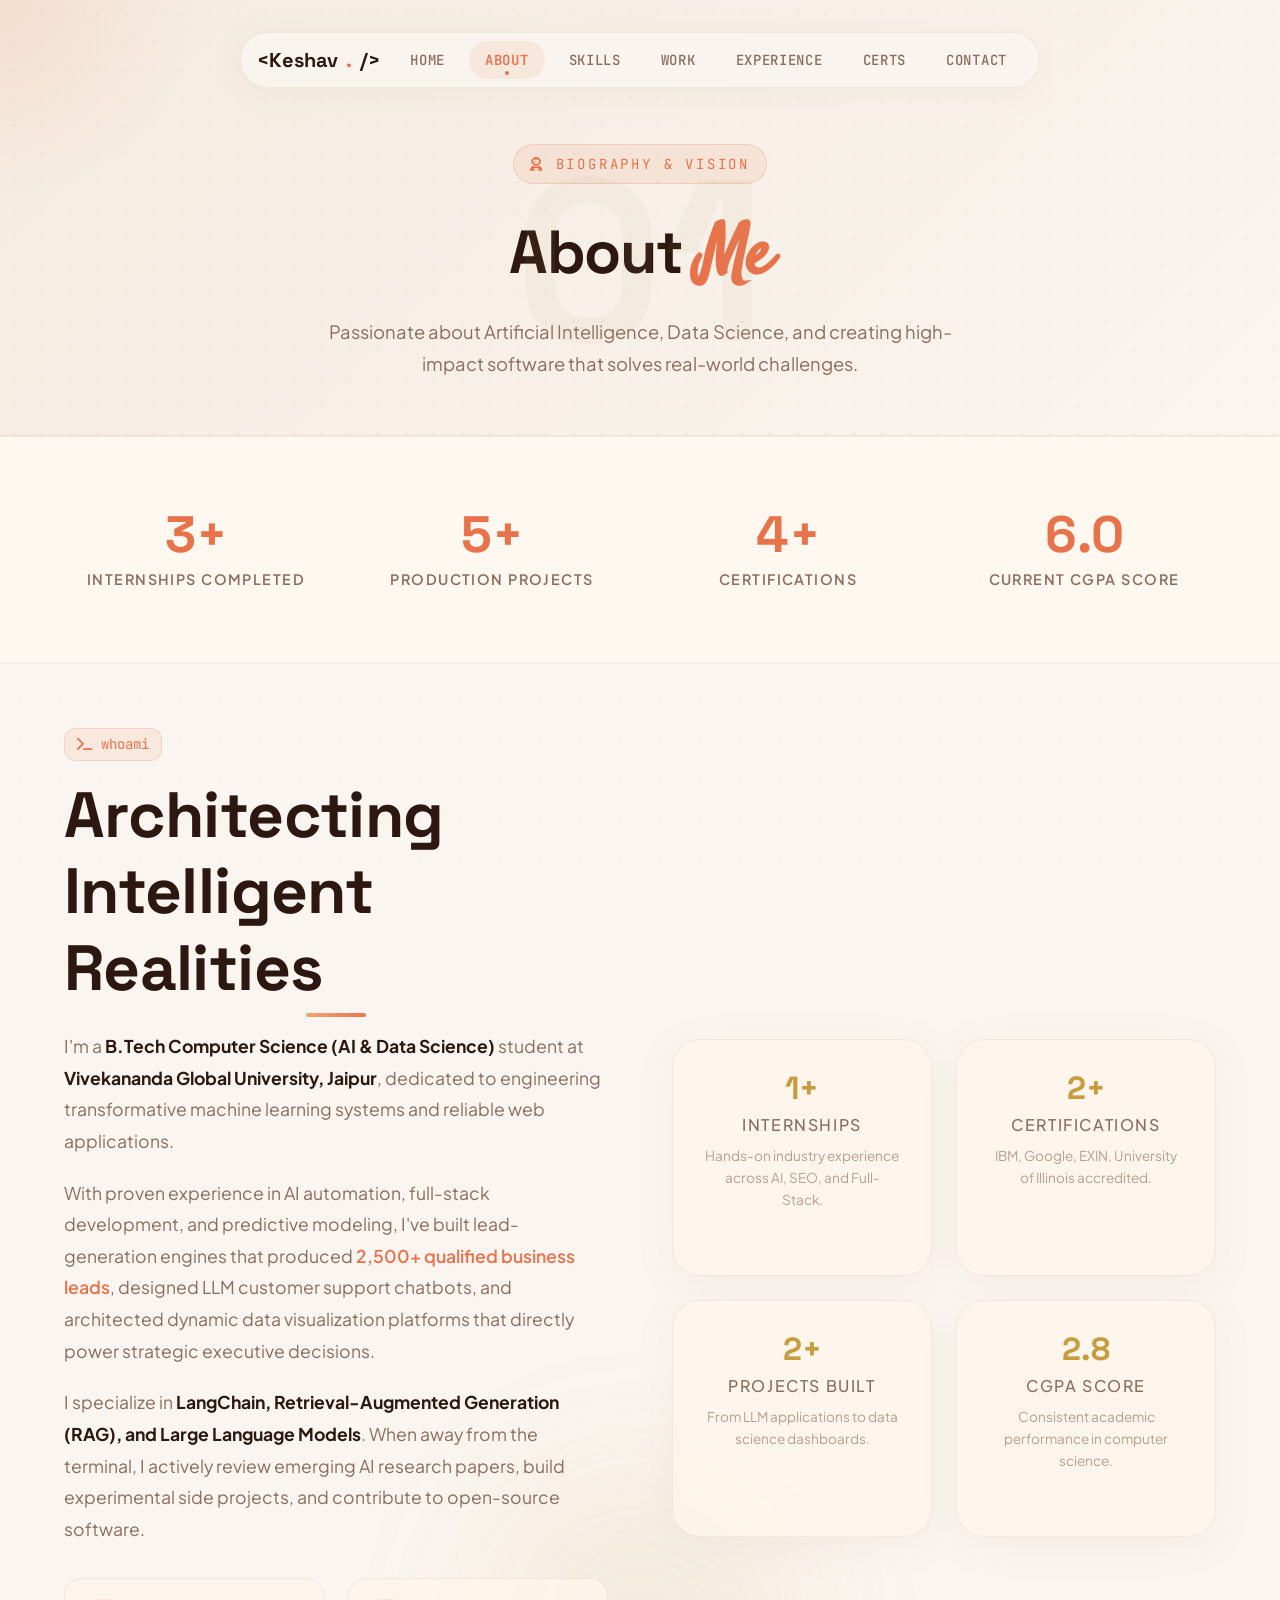
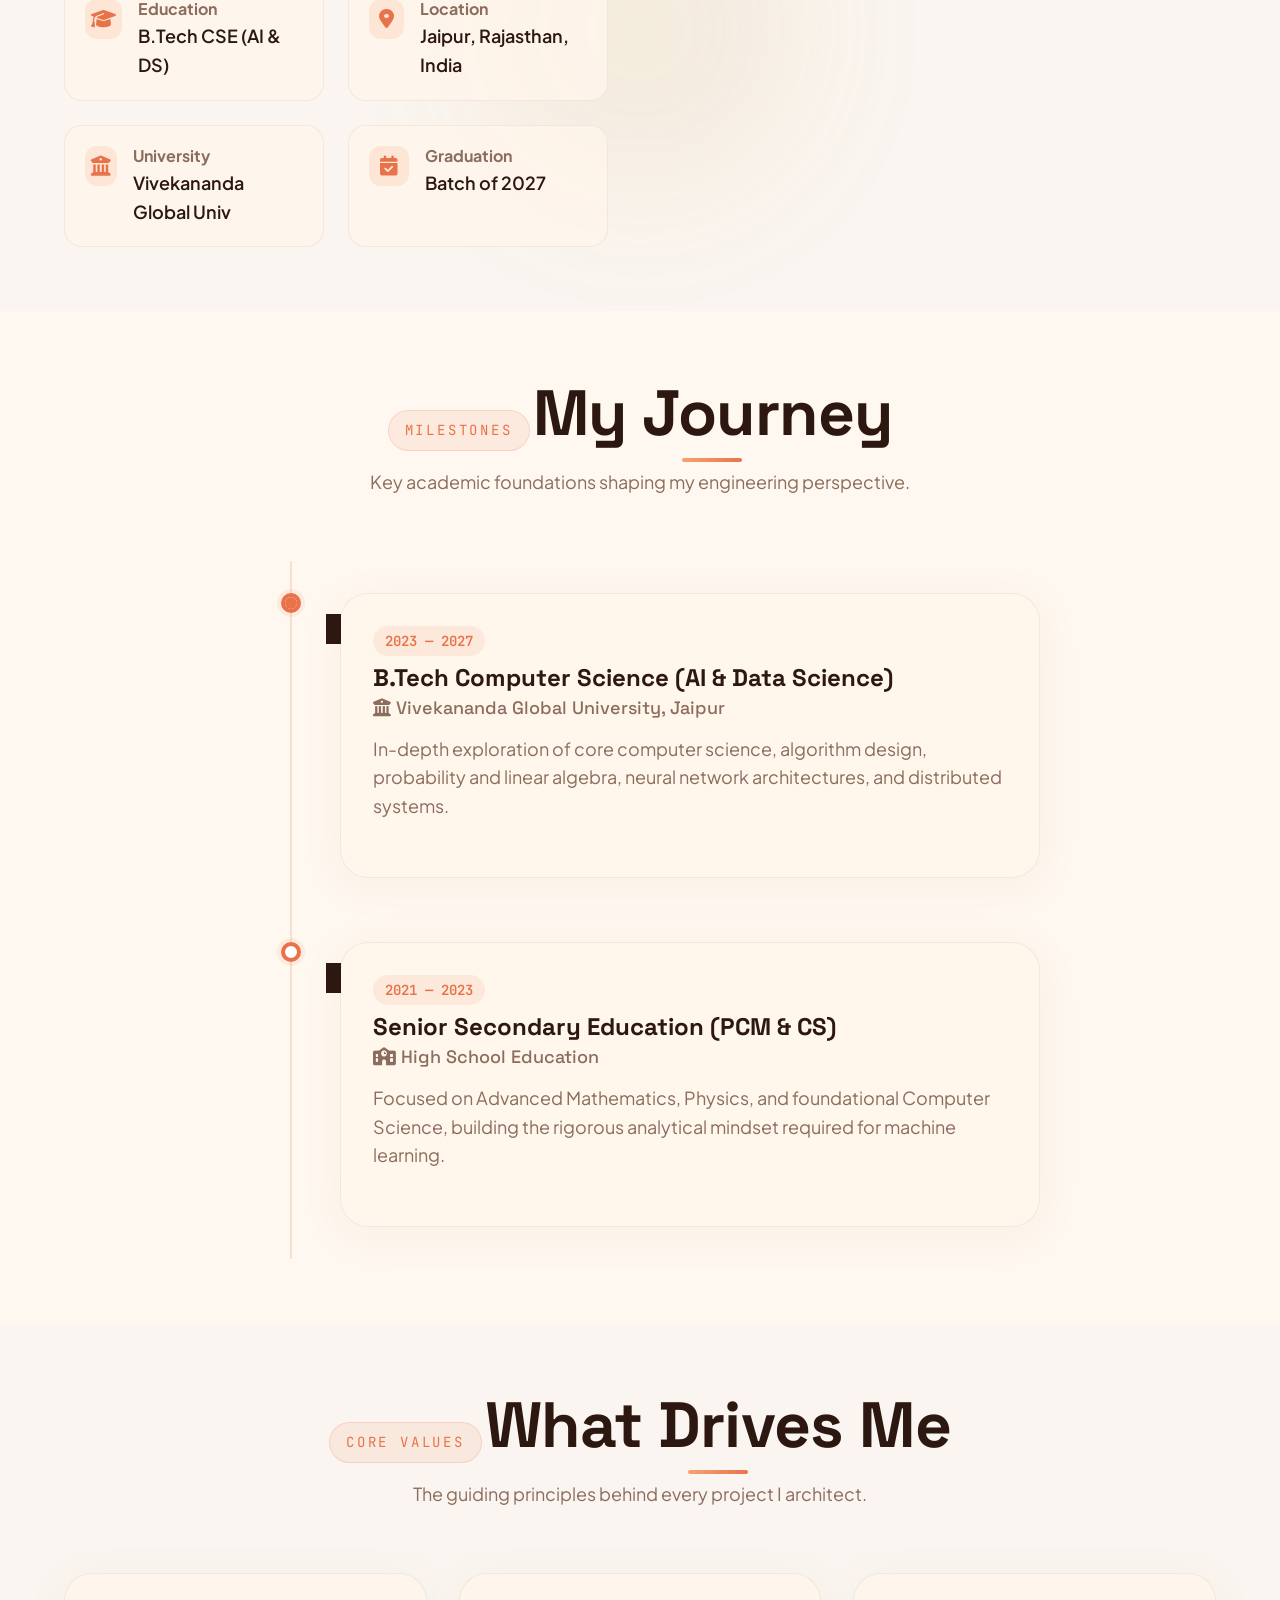
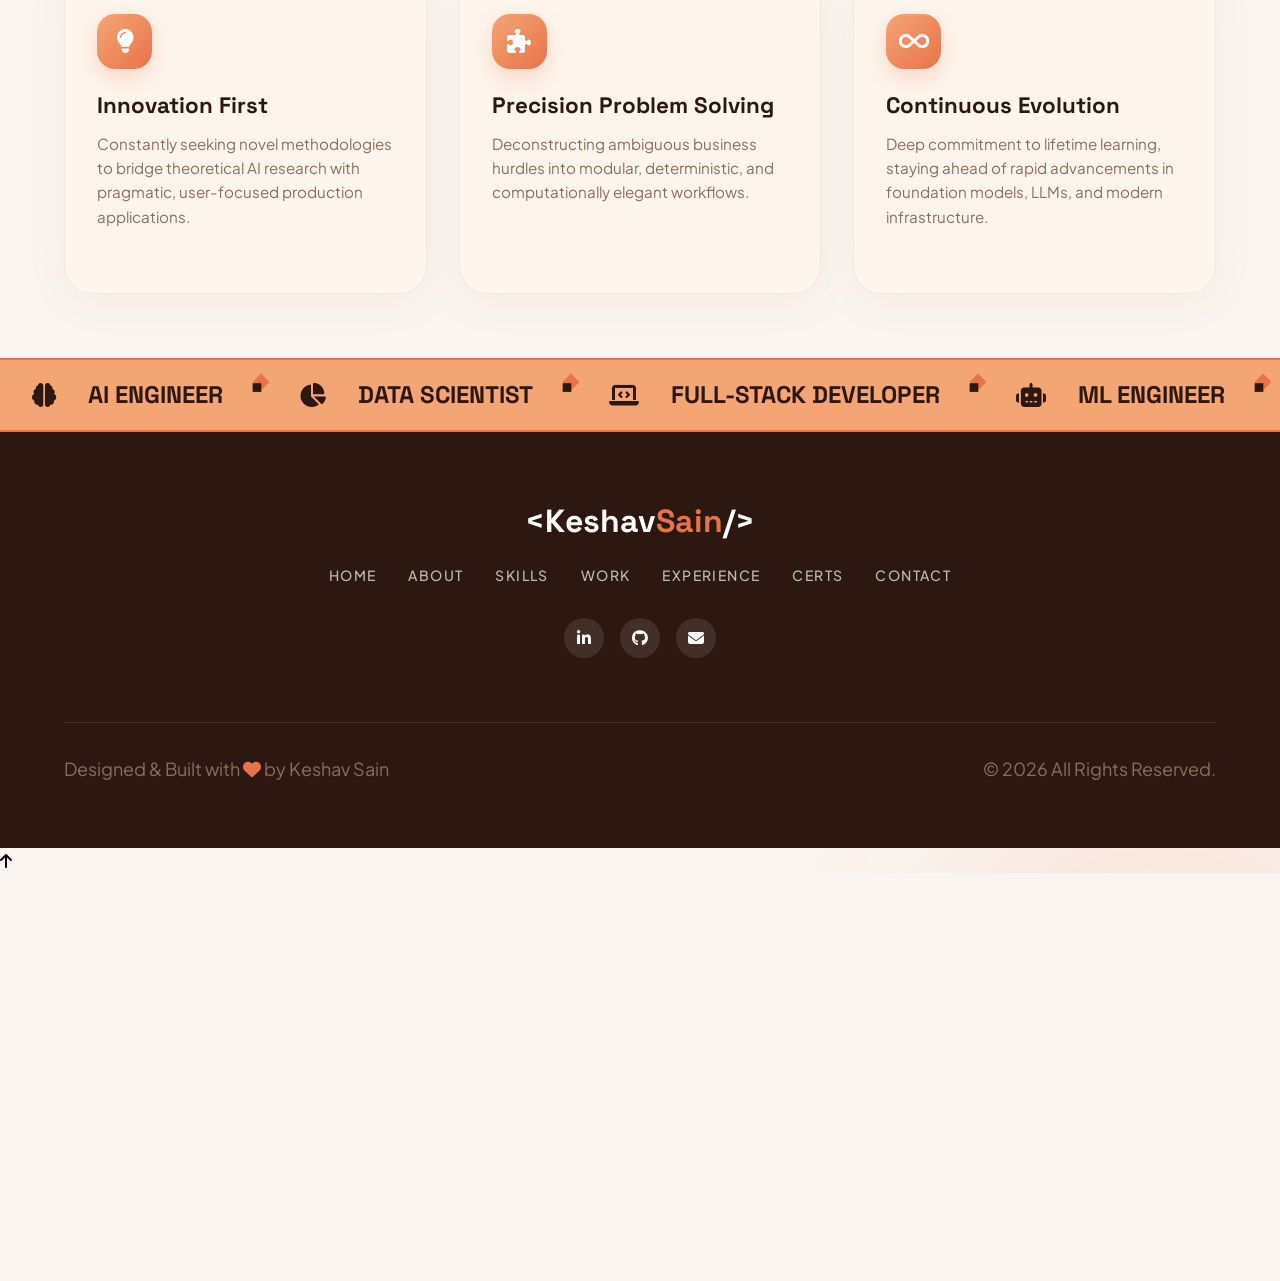
==== about.html @ d7c5b07c "feat: multi-page portfolio restructure with warm skin-tone theme and interactive character" ====
<!DOCTYPE html>
<html lang="en">
<head>
    <meta charset="UTF-8">
    <meta name="viewport" content="width=device-width, initial-scale=1.0">
    <title>About Me | Keshav Sain</title>
    <meta name="description" content="About Keshav Sain - B.Tech CSE (AI & Data Science) student, researcher, and engineer.">
    
    <!-- Google Fonts -->
    <link rel="preconnect" href="https://fonts.googleapis.com">
    <link rel="preconnect" href="https://fonts.gstatic.com" crossorigin>
    <link href="https://fonts.googleapis.com/css2?family=Plus+Jakarta+Sans:ital,wght@0,300;0,400;0,500;0,600;0,700;0,800;1,400&family=Space+Grotesk:wght@400;500;600;700&family=Satisfy&family=Caveat:wght@600;700&family=Inter:wght@300;400;500;600;700&family=JetBrains+Mono:wght@400;500&display=swap" rel="stylesheet">
    
    <!-- Font Awesome -->
    <link rel="stylesheet" href="https://cdnjs.cloudflare.com/ajax/libs/font-awesome/6.5.1/css/all.min.css">
    
    <!-- Main Stylesheet -->
    <link rel="stylesheet" href="style.css">
</head>
<body>

    <!-- ========== PRELOADER ========== -->
    <div id="preloader">
        <div class="loader">
            <div class="loader-ring"></div>
            <div class="loader-ring ring-2"></div>
            <span class="loader-text">KS</span>
        </div>
    </div>

    <!-- ========== CURSOR GLOW ========== -->
    <div class="cursor-glow" id="cursorGlow"></div>

    <!-- ========== DECORATIVE WARM BLOBS ========== -->
    <div class="blob blob-1"></div>
    <div class="blob blob-2"></div>
    <div class="blob blob-3"></div>

    <!-- ========== FLOATING TOP NAV PILL ========== -->
    <nav class="floating-nav" id="floatingNav">
        <div class="nav-pill-box">
            <a href="index.html" class="nav-logo">&lt;Keshav<span>.</span>/&gt;</a>
            <div class="nav-links">
                <a href="index.html" class="pill-nav-link">HOME</a>
                <a href="about.html" class="pill-nav-link current">ABOUT</a>
                <a href="skills.html" class="pill-nav-link">SKILLS</a>
                <a href="projects.html" class="pill-nav-link">WORK</a>
                <a href="experience.html" class="pill-nav-link">EXPERIENCE</a>
                <a href="certifications.html" class="pill-nav-link">CERTS</a>
                <a href="contact.html" class="pill-nav-link">CONTACT</a>
            </div>
            <button class="mobile-menu-btn" id="mobileMenuBtn" aria-label="Toggle navigation">
                <i class="fas fa-bars"></i>
            </button>
        </div>
    </nav>

    <!-- Mobile Nav Overlay -->
    <div class="mobile-nav-overlay" id="mobileNavOverlay">
        <div class="mobile-nav-list">
            <a href="index.html" class="mobile-nav-link">HOME</a>
            <a href="about.html" class="mobile-nav-link current">ABOUT</a>
            <a href="skills.html" class="mobile-nav-link">SKILLS</a>
            <a href="projects.html" class="mobile-nav-link">WORK</a>
            <a href="experience.html" class="mobile-nav-link">EXPERIENCE</a>
            <a href="certifications.html" class="mobile-nav-link">CERTS</a>
            <a href="contact.html" class="mobile-nav-link">CONTACT</a>
        </div>
    </div>

    <!-- ========== PAGE HERO BANNER ========== -->
    <section class="page-hero reveal">
        <div class="dot-grid-overlay"></div>
        <div class="hero-content">
            <span class="bg-number">01</span>
            <span class="section-subtitle"><i class="fas fa-user-astronaut"></i> BIOGRAPHY &amp; VISION</span>
            <h1 class="page-title">About <span>Me</span></h1>
            <p class="page-subtitle">Passionate about Artificial Intelligence, Data Science, and creating high-impact software that solves real-world challenges.</p>
        </div>
    </section>

    <!-- ========== STATS BAR ========== -->
    <section class="stats-bar">
        <div class="container">
            <div class="stats-bar-grid">
                <div class="stats-bar-item reveal">
                    <div class="stats-bar-number" data-target="4" data-suffix="+">0</div>
                    <div class="stats-bar-label">Internships Completed</div>
                </div>
                <div class="stats-bar-item reveal">
                    <div class="stats-bar-number" data-target="7" data-suffix="+">0</div>
                    <div class="stats-bar-label">Production Projects</div>
                </div>
                <div class="stats-bar-item reveal">
                    <div class="stats-bar-number" data-target="6" data-suffix="+">0</div>
                    <div class="stats-bar-label">Certifications</div>
                </div>
                <div class="stats-bar-item reveal">
                    <div class="stats-bar-number" data-target="8.0" data-suffix="" data-decimal="true">0</div>
                    <div class="stats-bar-label">Current CGPA Score</div>
                </div>
            </div>
        </div>
    </section>

    <!-- ========== MAIN ABOUT SECTION ========== -->
    <section class="about-section" style="padding: 4rem 0;">
        <div class="container">
            <div class="about-grid">
                <!-- Left: Bio & Personal Info -->
                <div class="about-text reveal">
                    <div class="about-intro-tag">
                        <i class="fas fa-terminal"></i> whoami
                    </div>
                    <h2 class="section-title" style="margin-bottom: 1.5rem;">Architecting Intelligent Realities</h2>
                    
                    <p style="font-size: 1.1rem; line-height: 1.8; color: var(--text-secondary); margin-bottom: 1.25rem;">
                        I'm a <strong style="color: var(--text-primary);">B.Tech Computer Science (AI &amp; Data Science)</strong> student at 
                        <strong style="color: var(--text-primary);">Vivekananda Global University, Jaipur</strong>, dedicated to engineering transformative machine learning systems and reliable web applications.
                    </p>
                    
                    <p style="font-size: 1.1rem; line-height: 1.8; color: var(--text-secondary); margin-bottom: 1.25rem;">
                        With proven experience in AI automation, full-stack development, and predictive modeling, I've built lead-generation engines that produced <span class="highlight">2,500+ qualified business leads</span>, designed LLM customer support chatbots, and architected dynamic data visualization platforms that directly power strategic executive decisions.
                    </p>
                    
                    <p style="font-size: 1.1rem; line-height: 1.8; color: var(--text-secondary); margin-bottom: 2rem;">
                        I specialize in <strong style="color: var(--text-primary);">LangChain, Retrieval-Augmented Generation (RAG), and Large Language Models</strong>. When away from the terminal, I actively review emerging AI research papers, build experimental side projects, and contribute to open-source software.
                    </p>

                    <!-- Info Grid -->
                    <div class="info-list" style="display: grid; grid-template-columns: 1fr 1fr; gap: 1.5rem;">
                        <div class="info-item" style="background: var(--bg-card); padding: 1.25rem; border-radius: var(--radius-md); border: var(--glass-border);">
                            <div class="info-icon"><i class="fas fa-graduation-cap"></i></div>
                            <div class="info-content">
                                <h4>Education</h4>
                                <span>B.Tech CSE (AI &amp; DS)</span>
                            </div>
                        </div>

                        <div class="info-item" style="background: var(--bg-card); padding: 1.25rem; border-radius: var(--radius-md); border: var(--glass-border);">
                            <div class="info-icon"><i class="fas fa-map-marker-alt"></i></div>
                            <div class="info-content">
                                <h4>Location</h4>
                                <span>Jaipur, Rajasthan, India</span>
                            </div>
                        </div>

                        <div class="info-item" style="background: var(--bg-card); padding: 1.25rem; border-radius: var(--radius-md); border: var(--glass-border);">
                            <div class="info-icon"><i class="fas fa-university"></i></div>
                            <div class="info-content">
                                <h4>University</h4>
                                <span>Vivekananda Global Univ</span>
                            </div>
                        </div>

                        <div class="info-item" style="background: var(--bg-card); padding: 1.25rem; border-radius: var(--radius-md); border: var(--glass-border);">
                            <div class="info-icon"><i class="fas fa-calendar-check"></i></div>
                            <div class="info-content">
                                <h4>Graduation</h4>
                                <span>Batch of 2027</span>
                            </div>
                        </div>
                    </div>
                </div>

                <!-- Right: Stats & Highlights -->
                <div class="about-stats reveal">
                    <div class="stat-card">
                        <div class="stat-num">
                            <span class="stat-number" data-target="4" data-suffix="+">0</span>
                        </div>
                        <div class="stat-text">Internships</div>
                        <p style="color: var(--text-light); font-size: 0.85rem; margin-top: 0.5rem;">Hands-on industry experience across AI, SEO, and Full-Stack.</p>
                    </div>

                    <div class="stat-card">
                        <div class="stat-num">
                            <span class="stat-number" data-target="6" data-suffix="+">0</span>
                        </div>
                        <div class="stat-text">Certifications</div>
                        <p style="color: var(--text-light); font-size: 0.85rem; margin-top: 0.5rem;">IBM, Google, EXIN, University of Illinois accredited.</p>
                    </div>

                    <div class="stat-card">
                        <div class="stat-num">
                            <span class="stat-number" data-target="7" data-suffix="+">0</span>
                        </div>
                        <div class="stat-text">Projects Built</div>
                        <p style="color: var(--text-light); font-size: 0.85rem; margin-top: 0.5rem;">From LLM applications to data science dashboards.</p>
                    </div>

                    <div class="stat-card">
                        <div class="stat-num">
                            <span class="stat-number" data-target="8.0" data-suffix="" data-decimal="true">0</span>
                        </div>
                        <div class="stat-text">CGPA Score</div>
                        <p style="color: var(--text-light); font-size: 0.85rem; margin-top: 0.5rem;">Consistent academic performance in computer science.</p>
                    </div>
                </div>
            </div>
        </div>
    </section>

    <!-- ========== ACADEMIC JOURNEY ========== -->
    <section class="journey-section" style="padding: 4rem 0; background: var(--bg-section-alt);">
        <div class="container">
            <div class="section-header reveal">
                <span class="section-subtitle">MILESTONES</span>
                <h2 class="section-title">My Journey</h2>
                <p class="section-desc">Key academic foundations shaping my engineering perspective.</p>
            </div>

            <div class="timeline" style="max-width: 800px; margin: 0 auto;">
                <div class="timeline-item reveal">
                    <div class="timeline-dot">
                        <div class="dot-ping"></div>
                    </div>
                    <div class="timeline-content">
                        <span class="timeline-date">2023 — 2027</span>
                        <h3 class="timeline-title">B.Tech Computer Science (AI &amp; Data Science)</h3>
                        <h4 class="timeline-company"><i class="fas fa-university"></i> Vivekananda Global University, Jaipur</h4>
                        <p class="timeline-desc">
                            In-depth exploration of core computer science, algorithm design, probability and linear algebra, neural network architectures, and distributed systems.
                        </p>
                    </div>
                </div>

                <div class="timeline-item reveal">
                    <div class="timeline-dot"></div>
                    <div class="timeline-content">
                        <span class="timeline-date">2021 — 2023</span>
                        <h3 class="timeline-title">Senior Secondary Education (PCM &amp; CS)</h3>
                        <h4 class="timeline-company"><i class="fas fa-school"></i> High School Education</h4>
                        <p class="timeline-desc">
                            Focused on Advanced Mathematics, Physics, and foundational Computer Science, building the rigorous analytical mindset required for machine learning.
                        </p>
                    </div>
                </div>
            </div>
        </div>
    </section>

    <!-- ========== WHAT DRIVES ME (3 CARDS) ========== -->
    <section class="drives-me-section" style="padding: 4rem 0;">
        <div class="container">
            <div class="section-header reveal">
                <span class="section-subtitle">CORE VALUES</span>
                <h2 class="section-title">What Drives Me</h2>
                <p class="section-desc">The guiding principles behind every project I architect.</p>
            </div>

            <div class="highlights-grid">
                <div class="highlight-card reveal">
                    <div class="highlight-icon"><i class="fas fa-lightbulb"></i></div>
                    <h3>Innovation First</h3>
                    <p>Constantly seeking novel methodologies to bridge theoretical AI research with pragmatic, user-focused production applications.</p>
                </div>

                <div class="highlight-card reveal">
                    <div class="highlight-icon"><i class="fas fa-puzzle-piece"></i></div>
                    <h3>Precision Problem Solving</h3>
                    <p>Deconstructing ambiguous business hurdles into modular, deterministic, and computationally elegant workflows.</p>
                </div>

                <div class="highlight-card reveal">
                    <div class="highlight-icon"><i class="fas fa-infinity"></i></div>
                    <h3>Continuous Evolution</h3>
                    <p>Deep commitment to lifetime learning, staying ahead of rapid advancements in foundation models, LLMs, and modern infrastructure.</p>
                </div>
            </div>
        </div>
    </section>

    <!-- ========== MARQUEE TICKER ========== -->
    <div class="marquee-section">
        <div class="marquee-track">
            <div class="marquee-content">
                <span class="marquee-item"><i class="fas fa-brain"></i> AI ENGINEER</span><span class="marquee-dot">◆</span>
                <span class="marquee-item"><i class="fas fa-chart-pie"></i> DATA SCIENTIST</span><span class="marquee-dot">◆</span>
                <span class="marquee-item"><i class="fas fa-laptop-code"></i> FULL-STACK DEVELOPER</span><span class="marquee-dot">◆</span>
                <span class="marquee-item"><i class="fas fa-robot"></i> ML ENGINEER</span><span class="marquee-dot">◆</span>
                <span class="marquee-item"><i class="fas fa-search-dollar"></i> SEO SPECIALIST</span><span class="marquee-dot">◆</span>
                <span class="marquee-item"><i class="fab fa-python"></i> PYTHON DEVELOPER</span><span class="marquee-dot">◆</span>
                <span class="marquee-item"><i class="fas fa-brain"></i> AI ENGINEER</span><span class="marquee-dot">◆</span>
                <span class="marquee-item"><i class="fas fa-chart-pie"></i> DATA SCIENTIST</span><span class="marquee-dot">◆</span>
                <span class="marquee-item"><i class="fas fa-laptop-code"></i> FULL-STACK DEVELOPER</span><span class="marquee-dot">◆</span>
                <span class="marquee-item"><i class="fas fa-robot"></i> ML ENGINEER</span><span class="marquee-dot">◆</span>
                <span class="marquee-item"><i class="fas fa-search-dollar"></i> SEO SPECIALIST</span><span class="marquee-dot">◆</span>
                <span class="marquee-item"><i class="fab fa-python"></i> PYTHON DEVELOPER</span><span class="marquee-dot">◆</span>
            </div>
        </div>
    </div>

    <!-- ========== FOOTER ========== -->
    <footer class="site-footer" id="footer">
        <div class="container">
            <div class="footer-top">
                <a href="index.html" class="footer-logo">&lt;Keshav<span>Sain</span>/&gt;</a>
                <div class="footer-links">
                    <a href="index.html">HOME</a>
                    <a href="about.html">ABOUT</a>
                    <a href="skills.html">SKILLS</a>
                    <a href="projects.html">WORK</a>
                    <a href="experience.html">EXPERIENCE</a>
                    <a href="certifications.html">CERTS</a>
                    <a href="contact.html">CONTACT</a>
                </div>
                <div class="footer-socials">
                    <a href="https://www.linkedin.com/in/keshav-sain-4450271b2" target="_blank" rel="noopener" aria-label="LinkedIn"><i class="fab fa-linkedin-in"></i></a>
                    <a href="https://github.com/Keshavsain1" target="_blank" rel="noopener" aria-label="GitHub"><i class="fab fa-github"></i></a>
                    <a href="mailto:Keshavsain.jpr@gmail.com" aria-label="Email"><i class="fas fa-envelope"></i></a>
                </div>
            </div>
            <div class="footer-bottom">
                <p class="footer-text">Designed &amp; Built with <i class="fas fa-heart"></i> by Keshav Sain</p>
                <p class="footer-copyright">&copy; 2026 All Rights Reserved.</p>
            </div>
        </div>
    </footer>

    <!-- ========== BACK TO TOP & TOAST ========== -->
    <button id="backToTop" aria-label="Back to top">
        <i class="fas fa-arrow-up"></i>
    </button>

    <div id="toast" class="toast">
        <i class="fas fa-check-circle"></i>
        <span>Message sent successfully! I'll get back to you soon.</span>
    </div>

    <!-- Main Script -->
    <script src="script.js"></script>
</body>
</html>
---- style.css ----
@charset "UTF-8";

/* ==========================================================================
   KESHAV SAIN - PORTFOLIO STYLESHEET
   Theme: Warm Skin-Tone (Cream, Peach, Champagne, Warm Coral, Soft Gold)
   ========================================================================== */

/* --- 01. IMPORTS & FONTS --- */
@import url('https://fonts.googleapis.com/css2?family=Plus+Jakarta+Sans:ital,wght@0,300;0,400;0,500;0,600;0,700;0,800;1,400;1,500&family=Space+Grotesk:wght@300;400;500;600;700&family=Satisfy&family=Caveat:wght@400;500;600;700&family=Inter:wght@300;400;500;600;700&family=JetBrains+Mono:wght@400;500&display=swap');

/* --- 02. CSS VARIABLES --- */
:root {
  /* Color Palette - Warm Skin-Tone */
  --bg-base: #faf5f0;          /* warm cream */
  --bg-base-2: #f5ebe0;        /* soft linen */
  --bg-section-alt: #fff8f0;   /* alternate sections */
  --bg-card: rgba(255, 245, 235, 0.8);
  --bg-card-hover: rgba(232, 196, 164, 0.12);
  
  /* Text Colors */
  --text-primary: #2c1810;      /* warm dark brown */
  --text-secondary: #8c6d5d;    /* warm muted brown */
  --text-light: #b89e8c;        /* light warm */
  --text-white: #ffffff;
  
  /* Accent Colors */
  --accent-coral: #e8734a;      /* warm coral */
  --accent-peach: #f4a574;      /* peach */
  --accent-rose: #d4756d;       /* dusty rose */
  --accent-gold: #c89b3c;       /* antique gold */
  --accent-sage: #8fa68c;       /* sage green */
  --accent-terracotta: #c67b5c; /* terracotta */
  
  /* Gradients */
  --gradient-main: linear-gradient(135deg, var(--accent-coral), var(--accent-peach), var(--accent-gold));
  --gradient-warm: linear-gradient(135deg, var(--accent-peach) 0%, var(--accent-coral) 100%);
  --gradient-soft: linear-gradient(135deg, var(--bg-base-2), var(--bg-base));
  --gradient-sunset: linear-gradient(135deg, var(--accent-rose), var(--accent-peach), var(--accent-gold));
  
  /* Glassmorphism */
  --glass-bg: rgba(250, 245, 240, 0.85);
  --glass-border: 1px solid rgba(200, 175, 150, 0.2);
  --glass-border-light: 1px solid rgba(255, 255, 255, 0.5);
  
  /* Shadows */
  --shadow-warm: 0 4px 30px rgba(200, 155, 120, 0.1);
  --shadow-card: 0 8px 40px rgba(180, 140, 100, 0.08);
  --shadow-hover: 0 15px 50px rgba(180, 140, 100, 0.15);
  --shadow-inner: inset 0 2px 10px rgba(180, 140, 100, 0.05);
  --shadow-text: 0 2px 10px rgba(232, 115, 74, 0.2);
  
  /* Border Radius */
  --radius-sm: 12px;
  --radius-md: 18px;
  --radius-lg: 28px;
  --radius-xl: 40px;
  --radius-full: 50px;
  
  /* Transitions */
  --transition: all 0.4s cubic-bezier(0.25, 0.8, 0.25, 1);
  --transition-fast: all 0.2s ease-in-out;
  --transition-slow: all 0.6s cubic-bezier(0.22, 1, 0.36, 1);
  --transition-bounce: all 0.5s cubic-bezier(0.68, -0.55, 0.26, 1.55);
  
  /* Typography */
  --font-body: 'Plus Jakarta Sans', 'Inter', -apple-system, sans-serif;
  --font-heading: 'Space Grotesk', sans-serif;
  --font-script: 'Satisfy', 'Caveat', cursive;
  --font-mono: 'JetBrains Mono', monospace;
  
  /* Sizing & Spacing */
  --container-width: 1400px;
  --nav-height: 80px;
  --section-padding: 120px 0;
  --spacing-xs: 0.5rem;
  --spacing-sm: 1rem;
  --spacing-md: 2rem;
  --spacing-lg: 4rem;
  --spacing-xl: 8rem;
  
  /* Z-Index */
  --z-negative: -1;
  --z-normal: 1;
  --z-overlay: 100;
  --z-nav: 1000;
  --z-modal: 2000;
  --z-cursor: 9999;
}

/* --- 03. RESET & BASE STYLES --- */
*, *::before, *::after {
  box-sizing: border-box;
  margin: 0;
  padding: 0;
}

html {
  scroll-behavior: smooth;
  font-size: 16px;
  overflow-x: hidden;
}

body {
  font-family: var(--font-body);
  background-color: var(--bg-base);
  color: var(--text-primary);
  line-height: 1.6;
  overflow-x: hidden;
  -webkit-font-smoothing: antialiased;
  -moz-osx-font-smoothing: grayscale;
  position: relative;
}

body::before {
  content: '';
  position: fixed;
  top: 0;
  left: 0;
  width: 100%;
  height: 100%;
  background-image: radial-gradient(var(--accent-peach) 1px, transparent 1px);
  background-size: 40px 40px;
  opacity: 0.05;
  pointer-events: none;
  z-index: var(--z-negative);
}

::selection {
  background-color: var(--accent-coral);
  color: var(--text-white);
}

a {
  text-decoration: none;
  color: inherit;
  transition: var(--transition);
}

ul, ol {
  list-style: none;
}

img, picture, video, canvas, svg {
  display: block;
  max-width: 100%;
}

button, input, textarea, select {
  font: inherit;
  outline: none;
  border: none;
}

button {
  cursor: pointer;
  background: transparent;
}

/* --- 04. TYPOGRAPHY --- */
h1, h2, h3, h4, h5, h6 {
  font-family: var(--font-heading);
  font-weight: 700;
  line-height: 1.2;
  color: var(--text-primary);
  margin-bottom: var(--spacing-sm);
}

h1 { font-size: clamp(3rem, 5vw + 1rem, 5rem); letter-spacing: -0.02em; }
h2 { font-size: clamp(2.5rem, 4vw + 1rem, 4rem); letter-spacing: -0.01em; }
h3 { font-size: clamp(2rem, 3vw + 1rem, 3rem); }
h4 { font-size: clamp(1.5rem, 2vw + 1rem, 2rem); }
h5 { font-size: 1.25rem; }
h6 { font-size: 1rem; text-transform: uppercase; letter-spacing: 0.1em; }

p {
  font-size: 1.125rem;
  color: var(--text-secondary);
  margin-bottom: var(--spacing-md);
  max-width: 70ch;
}

.text-gradient {
  background: var(--gradient-main);
  -webkit-background-clip: text;
  background-clip: text;
  color: transparent;
  display: inline-block;
}

.text-gradient-warm {
  background: var(--gradient-warm);
  -webkit-background-clip: text;
  background-clip: text;
  color: transparent;
  display: inline-block;
}

.text-light { color: var(--text-light); }
.text-coral { color: var(--accent-coral); }
.text-peach { color: var(--accent-peach); }
.text-gold { color: var(--accent-gold); }

.script-font {
  font-family: var(--font-script);
  font-weight: 400;
}

.mono-font {
  font-family: var(--font-mono);
}

/* --- 05. LAYOUT & CONTAINERS --- */
.container {
  width: 100%;
  max-width: var(--container-width);
  margin: 0 auto;
  padding: 0 5%;
}

section {
  padding: var(--section-padding);
  position: relative;
}

.section-alt {
  background-color: var(--bg-section-alt);
  border-top: var(--glass-border);
  border-bottom: var(--glass-border);
}

.section-header {
  text-align: center;
  margin-bottom: var(--spacing-lg);
  position: relative;
  z-index: var(--z-normal);
}

.section-subtitle {
  font-family: var(--font-mono);
  font-size: 0.875rem;
  color: var(--accent-coral);
  text-transform: uppercase;
  letter-spacing: 0.2em;
  margin-bottom: 1rem;
  display: inline-block;
  padding: 0.5rem 1rem;
  background: rgba(232, 115, 74, 0.1);
  border-radius: var(--radius-full);
  border: 1px solid rgba(232, 115, 74, 0.2);
}

.section-title {
  margin-bottom: 1rem;
  position: relative;
  display: inline-block;
}

.section-title::after {
  content: '';
  position: absolute;
  bottom: -10px;
  left: 50%;
  transform: translateX(-50%);
  width: 60px;
  height: 4px;
  background: var(--gradient-warm);
  border-radius: 2px;
}

.section-desc {
  margin: 0 auto;
  text-align: center;
}

/* --- 06. DECORATIVE ELEMENTS & BACKGROUNDS --- */
.blob {
  position: absolute;
  filter: blur(80px);
  z-index: 0;
  opacity: 0.6;
  border-radius: 50%;
  animation: float 20s ease-in-out infinite alternate;
  pointer-events: none;
}

.blob-1 {
  width: 400px;
  height: 400px;
  background: rgba(244, 165, 116, 0.3); /* peach */
  top: -10%;
  left: -10%;
}

.blob-2 {
  width: 500px;
  height: 500px;
  background: rgba(232, 115, 74, 0.2); /* coral */
  bottom: -10%;
  right: -10%;
  animation-delay: -5s;
}

.blob-3 {
  width: 300px;
  height: 300px;
  background: rgba(200, 155, 60, 0.2); /* gold */
  top: 40%;
  left: 50%;
  transform: translate(-50%, -50%);
  animation-delay: -10s;
}

.bg-pattern-waves {
  position: absolute;
  top: 0;
  left: 0;
  width: 100%;
  height: 100%;
  background-image: url("data:image/svg+xml,%3Csvg width='100' height='20' viewBox='0 0 100 20' xmlns='http://www.w3.org/2000/svg'%3E%3Cpath d='M21.184 20c.357-.13.72-.264 1.088-.402l1.768-.661C33.64 15.347 39.647 14 50 14c10.271 0 15.362 1.222 24.629 4.928.955.383 1.869.74 2.75 1.072h6.225c-2.51-.73-5.139-1.691-8.233-2.928C65.888 13.278 60.562 12 50 12c-10.626 0-16.855 1.397-26.66 5.063l-1.767.662c-2.475.923-4.66 1.674-6.724 2.275h6.335zm0-20C13.258 2.892 8.077 4 0 4V2c5.744 0 9.951-.574 14.85-2h6.334zM42.184 20c-2.65-1.02-5.322-1.954-8.083-2.825-3.6-1.127-7.44-2.175-11.533-3.111C15.824 12.87 9.382 12 0 12v-2c10.428 0 17.51 1.018 24.717 2.457 4.148.83 8.016 1.764 11.583 2.802 2.753.805 5.412 1.695 8.1 2.651l-2.216.09zM42.184 20l-2.215-.09c2.688-.956 5.347-1.846 8.1-2.651 3.567-1.038 7.435-1.972 11.583-2.802C66.857 13.018 73.94 12 84.368 12v2c-9.382 0-15.824.87-22.568 2.064-4.093.936-7.933 1.984-11.533 3.111-2.761.871-5.433 1.805-8.083 2.825zm22.42-20c-4.899 1.426-9.106 2-14.85 2V2c7.923 0 13.112-1.108 21.184-4h-6.334z' fill='%23e8734a' fill-opacity='0.03' fill-rule='evenodd'/%3E%3C/svg%3E");
  z-index: 0;
  pointer-events: none;
}

.section-divider {
  position: absolute;
  bottom: 0;
  left: 0;
  width: 100%;
  overflow: hidden;
  line-height: 0;
  transform: translateY(1px);
}

.section-divider svg {
  position: relative;
  display: block;
  width: calc(100% + 1.3px);
  height: 80px;
}

.section-divider .shape-fill {
  fill: var(--bg-section-alt);
}

.section-divider-top {
  position: absolute;
  top: 0;
  left: 0;
  width: 100%;
  overflow: hidden;
  line-height: 0;
  transform: rotate(180deg) translateY(1px);
}

.section-divider-top svg {
  position: relative;
  display: block;
  width: calc(100% + 1.3px);
  height: 80px;
}

.section-divider-top .shape-fill {
  fill: var(--bg-base);
}

.page-bg-number {
  position: absolute;
  top: 10%;
  right: 5%;
  font-size: 20vw;
  font-family: var(--font-heading);
  font-weight: 800;
  color: transparent;
  -webkit-text-stroke: 2px rgba(200, 155, 120, 0.1);
  z-index: 0;
  pointer-events: none;
  user-select: none;
}

/* --- 07. BUTTONS & LINKS --- */
.btn {
  display: inline-flex;
  align-items: center;
  justify-content: center;
  gap: 0.5rem;
  padding: 1rem 2rem;
  font-family: var(--font-heading);
  font-weight: 600;
  font-size: 1rem;
  border-radius: var(--radius-full);
  transition: var(--transition-bounce);
  position: relative;
  overflow: hidden;
  z-index: 1;
  text-decoration: none;
}

.btn::before {
  content: '';
  position: absolute;
  top: 0;
  left: 0;
  width: 100%;
  height: 100%;
  background: rgba(255, 255, 255, 0.1);
  transform: translateX(-100%) skewX(-15deg);
  transition: var(--transition);
  z-index: -1;
}

.btn:hover::before {
  transform: translateX(100%) skewX(-15deg);
}

.btn:active {
  transform: scale(0.95);
}

.btn-primary {
  background: var(--gradient-warm);
  color: var(--text-white);
  box-shadow: 0 10px 20px rgba(232, 115, 74, 0.3);
  border: none;
}

.btn-primary:hover {
  box-shadow: 0 15px 30px rgba(232, 115, 74, 0.4);
  transform: translateY(-3px);
  color: var(--text-white);
}

.btn-outline {
  background: transparent;
  color: var(--accent-coral);
  border: 2px solid var(--accent-coral);
}

.btn-outline:hover {
  background: rgba(232, 115, 74, 0.05);
  transform: translateY(-3px);
}

.btn-glass {
  background: var(--glass-bg);
  backdrop-filter: blur(10px);
  -webkit-backdrop-filter: blur(10px);
  border: var(--glass-border);
  color: var(--text-primary);
  box-shadow: var(--shadow-warm);
}

.btn-glass:hover {
  background: rgba(255, 255, 255, 0.9);
  transform: translateY(-3px);
  border-color: rgba(232, 115, 74, 0.3);
}

.link-arrow {
  display: inline-flex;
  align-items: center;
  gap: 0.5rem;
  color: var(--accent-coral);
  font-weight: 600;
  font-family: var(--font-heading);
  position: relative;
}

.link-arrow::after {
  content: '';
  position: absolute;
  bottom: -2px;
  left: 0;
  width: 0%;
  height: 2px;
  background: var(--accent-coral);
  transition: var(--transition);
}

.link-arrow:hover::after {
  width: 100%;
}

.link-arrow i {
  transition: var(--transition);
}

.link-arrow:hover i {
  transform: translateX(5px);
}

/* --- 08. SHARED NAVIGATION (Floating Pill) --- */
.floating-nav {
  position: fixed;
  top: 2rem;
  left: 50%;
  transform: translateX(-50%);
  z-index: var(--z-nav);
  transition: var(--transition);
  width: 90%;
  max-width: 800px;
}

.floating-nav.scrolled {
  top: 1rem;
}

.nav-pill-box {
  background: var(--glass-bg);
  backdrop-filter: blur(12px);
  -webkit-backdrop-filter: blur(12px);
  border: var(--glass-border);
  border-radius: var(--radius-full);
  padding: 0.5rem 1rem;
  display: flex;
  align-items: center;
  justify-content: space-between;
  box-shadow: var(--shadow-warm);
  transition: var(--transition);
}

.nav-logo {
  font-family: var(--font-heading);
  font-weight: 700;
  font-size: 1.25rem;
  color: var(--text-primary);
  display: flex;
  align-items: center;
  gap: 0.5rem;
}

.nav-logo span {
  color: var(--accent-coral);
}

.nav-links {
  display: flex;
  align-items: center;
  gap: 0.5rem;
}

.pill-nav-link {
  font-family: var(--font-mono);
  font-size: 0.875rem;
  font-weight: 500;
  color: var(--text-secondary);
  padding: 0.5rem 1rem;
  border-radius: var(--radius-full);
  position: relative;
  transition: var(--transition-fast);
  text-transform: uppercase;
  letter-spacing: 0.05em;
}

.pill-nav-link:hover {
  color: var(--text-primary);
  background: rgba(232, 115, 74, 0.08);
}

.pill-nav-link.current {
  color: var(--accent-coral);
  background: rgba(232, 115, 74, 0.1);
  font-weight: 600;
}

.pill-nav-link.current::after {
  content: '';
  position: absolute;
  bottom: 4px;
  left: 50%;
  transform: translateX(-50%);
  width: 4px;
  height: 4px;
  border-radius: 50%;
  background: var(--accent-coral);
}

.mobile-menu-btn {
  display: none;
  font-size: 1.5rem;
  color: var(--text-primary);
  background: transparent;
  border: none;
  cursor: pointer;
  padding: 0.5rem;
  transition: var(--transition-fast);
}

.mobile-menu-btn:hover {
  color: var(--accent-coral);
}

/* Mobile Nav Overlay */
.mobile-nav-overlay {
  position: fixed;
  top: 0;
  left: 0;
  width: 100%;
  height: 100vh;
  background: rgba(250, 245, 240, 0.98);
  z-index: calc(var(--z-nav) - 1);
  display: flex;
  flex-direction: column;
  justify-content: center;
  align-items: center;
  opacity: 0;
  visibility: hidden;
  transition: var(--transition);
  transform: translateY(-20px);
}

.mobile-nav-overlay.active {
  opacity: 1;
  visibility: visible;
  transform: translateY(0);
}

.mobile-nav-list {
  display: flex;
  flex-direction: column;
  gap: 2rem;
  text-align: center;
}

.mobile-nav-link {
  font-family: var(--font-heading);
  font-size: 2rem;
  font-weight: 700;
  color: var(--text-primary);
  text-transform: uppercase;
  letter-spacing: 0.1em;
  transition: var(--transition);
  position: relative;
  display: inline-block;
}

.mobile-nav-link:hover,
.mobile-nav-link.current {
  color: var(--accent-coral);
  transform: scale(1.05);
}

/* --- 09. HERO SECTION (index.html) --- */
.luxury-hero {
  min-height: 100vh;
  display: flex;
  align-items: center;
  justify-content: center;
  position: relative;
  padding-top: calc(var(--nav-height) + 2rem);
  overflow: hidden;
  background: var(--gradient-soft);
}

.hero-warm-bg {
  position: absolute;
  top: 0;
  left: 0;
  width: 100%;
  height: 100%;
  background: radial-gradient(circle at top right, rgba(244, 165, 116, 0.15) 0%, transparent 40%),
              radial-gradient(circle at bottom left, rgba(232, 115, 74, 0.1) 0%, transparent 40%);
  z-index: 0;
}

.luxury-hero-container {
  display: grid;
  grid-template-columns: 1fr 1fr;
  gap: 4rem;
  align-items: center;
  z-index: var(--z-normal);
  position: relative;
  height: 100%;
}

.luxury-hero-left {
  display: flex;
  flex-direction: column;
  align-items: flex-start;
  gap: 1.5rem;
}

.luxury-kicker {
  font-family: var(--font-mono);
  font-size: 1rem;
  color: var(--accent-coral);
  text-transform: uppercase;
  letter-spacing: 0.2em;
  display: flex;
  align-items: center;
  gap: 1rem;
  animation: slideInLeft 1s ease-out;
}

.luxury-kicker::before {
  content: '';
  width: 40px;
  height: 2px;
  background: var(--accent-coral);
}

.luxury-hero-title {
  font-size: clamp(3rem, 5vw + 1rem, 5.5rem);
  line-height: 1.1;
  color: var(--text-primary);
  animation: fadeInUp 1s ease-out 0.2s backwards;
}

.luxury-script-name {
  display: block;
  font-family: var(--font-script);
  font-size: clamp(4rem, 8vw + 1rem, 7rem);
  color: var(--accent-coral);
  transform: rotate(-5deg);
  margin: -1rem 0 1rem;
  text-shadow: 2px 4px 15px rgba(232, 115, 74, 0.2);
}

.luxury-hero-bio {
  font-size: 1.25rem;
  color: var(--text-secondary);
  max-width: 500px;
  animation: fadeInUp 1s ease-out 0.4s backwards;
}

.hero-actions {
  display: flex;
  gap: 1rem;
  margin-top: 1rem;
  animation: fadeInUp 1s ease-out 0.6s backwards;
}

.luxury-hero-socials {
  display: flex;
  gap: 1rem;
  margin-top: 2rem;
  animation: fadeInUp 1s ease-out 0.8s backwards;
}

.social-icon-btn {
  width: 45px;
  height: 45px;
  border-radius: 50%;
  background: var(--glass-bg);
  border: var(--glass-border);
  display: flex;
  align-items: center;
  justify-content: center;
  color: var(--text-secondary);
  font-size: 1.2rem;
  transition: var(--transition-bounce);
  box-shadow: var(--shadow-warm);
}

.social-icon-btn:hover {
  background: var(--accent-coral);
  color: var(--text-white);
  transform: translateY(-5px) scale(1.1);
  border-color: var(--accent-coral);
}

/* Character Stage (Right side) */
.luxury-hero-right {
  position: relative;
  height: 600px;
  display: flex;
  align-items: center;
  justify-content: center;
  animation: fadeIn 1.5s ease-out 0.5s backwards;
}

.seamless-character-stage {
  width: 100%;
  height: 100%;
  position: relative;
  border-radius: var(--radius-xl);
  overflow: hidden;
  background: rgba(255, 245, 235, 0.3);
  backdrop-filter: blur(5px);
  -webkit-backdrop-filter: blur(5px);
  border: var(--glass-border);
  box-shadow: inset 0 0 50px rgba(255, 255, 255, 0.5), var(--shadow-card);
}

.seamless-character-stage canvas {
  width: 100% !important;
  height: 100% !important;
  outline: none;
  /* Background color should be set by JS or left transparent to blend */
  background: transparent;
}

.scroll-indicator {
  position: absolute;
  bottom: 2rem;
  left: 50%;
  transform: translateX(-50%);
  display: flex;
  flex-direction: column;
  align-items: center;
  gap: 0.5rem;
  color: var(--text-secondary);
  font-family: var(--font-mono);
  font-size: 0.75rem;
  text-transform: uppercase;
  letter-spacing: 0.1em;
  animation: fadeIn 2s ease-out 1s backwards;
  z-index: var(--z-normal);
}

.mouse {
  width: 26px;
  height: 40px;
  border: 2px solid var(--text-secondary);
  border-radius: 20px;
  position: relative;
}

.wheel {
  width: 4px;
  height: 8px;
  background: var(--accent-coral);
  border-radius: 2px;
  position: absolute;
  top: 6px;
  left: 50%;
  transform: translateX(-50%);
  animation: scrollWheel 2s infinite;
}

/* --- 10. ABOUT PAGE --- */
.about-grid {
  display: grid;
  grid-template-columns: 1fr 1fr;
  gap: 4rem;
  align-items: center;
}

.about-intro-tag {
  font-family: var(--font-mono);
  font-size: 0.875rem;
  color: var(--accent-coral);
  background: rgba(232, 115, 74, 0.1);
  padding: 0.25rem 0.75rem;
  border-radius: var(--radius-sm);
  border: 1px solid rgba(232, 115, 74, 0.2);
  display: inline-block;
  margin-bottom: 1rem;
}

.about-text h2 {
  margin-bottom: 1.5rem;
}

.about-text p {
  font-size: 1.125rem;
  line-height: 1.8;
  margin-bottom: 1.5rem;
}

.highlight {
  color: var(--accent-coral);
  font-weight: 600;
}

.info-list {
  display: grid;
  grid-template-columns: 1fr 1fr;
  gap: 1.5rem;
  margin-top: 2rem;
}

.info-item {
  display: flex;
  align-items: flex-start;
  gap: 1rem;
}

.info-icon {
  width: 40px;
  height: 40px;
  background: rgba(244, 165, 116, 0.2); /* peach transparent */
  color: var(--accent-coral);
  border-radius: var(--radius-sm);
  display: flex;
  align-items: center;
  justify-content: center;
  font-size: 1.25rem;
}

.info-content h4 {
  font-size: 1rem;
  margin-bottom: 0.25rem;
  font-family: var(--font-body);
  color: var(--text-secondary);
}

.info-content span {
  font-weight: 600;
  color: var(--text-primary);
  font-size: 1.125rem;
}

.about-stats {
  display: grid;
  grid-template-columns: repeat(2, 1fr);
  gap: 1.5rem;
}

.stat-card {
  background: var(--bg-card);
  border: var(--glass-border);
  border-radius: var(--radius-lg);
  padding: 2rem;
  text-align: center;
  position: relative;
  overflow: hidden;
  transition: var(--transition);
  box-shadow: var(--shadow-card);
}

.stat-card::before {
  content: '';
  position: absolute;
  top: 0;
  left: 0;
  width: 100%;
  height: 4px;
  background: var(--gradient-warm);
  transform: scaleX(0);
  transform-origin: left;
  transition: var(--transition);
}

.stat-card:hover {
  transform: translateY(-10px);
  box-shadow: var(--shadow-hover);
  background: var(--bg-card-hover);
}

.stat-card:hover::before {
  transform: scaleX(1);
}

.stat-num {
  font-family: var(--font-heading);
  font-size: 3.5rem;
  font-weight: 700;
  color: var(--accent-coral);
  line-height: 1;
  margin-bottom: 0.5rem;
  display: flex;
  align-items: center;
  justify-content: center;
}

.stat-num span {
  font-size: 2rem;
  color: var(--accent-gold);
}

.stat-text {
  font-size: 1rem;
  color: var(--text-secondary);
  font-weight: 500;
  text-transform: uppercase;
  letter-spacing: 0.1em;
}

.glow-card {
  position: relative;
}
.glow-card::after {
  content: '';
  position: absolute;
  top: 50%;
  left: 50%;
  width: 100%;
  height: 100%;
  background: radial-gradient(circle, rgba(232, 115, 74, 0.15) 0%, transparent 70%);
  transform: translate(-50%, -50%);
  z-index: -1;
  opacity: 0;
  transition: var(--transition);
  pointer-events: none;
}
.glow-card:hover::after {
  opacity: 1;
}

/* --- 11. SKILLS PAGE --- */
.skills-container {
  display: grid;
  grid-template-columns: 1fr 1fr;
  gap: 4rem;
}

.skill-category {
  background: var(--bg-card);
  border: var(--glass-border);
  border-radius: var(--radius-lg);
  padding: 2.5rem;
  box-shadow: var(--shadow-card);
  transition: var(--transition);
  position: relative;
  overflow: hidden;
}

.skill-category:hover {
  transform: translateY(-5px);
  box-shadow: var(--shadow-hover);
  border-color: rgba(232, 115, 74, 0.3);
}

.skill-category-title {
  display: flex;
  align-items: center;
  gap: 1rem;
  margin-bottom: 2rem;
  font-size: 1.5rem;
}

.skill-icon-wrap {
  width: 50px;
  height: 50px;
  border-radius: var(--radius-sm);
  background: var(--gradient-warm);
  color: var(--text-white);
  display: flex;
  align-items: center;
  justify-content: center;
  font-size: 1.5rem;
  box-shadow: 0 4px 15px rgba(232, 115, 74, 0.3);
}

.skill-list {
  display: flex;
  flex-direction: column;
  gap: 1.5rem;
}

.skill-item {
  width: 100%;
}

.skill-info {
  display: flex;
  justify-content: space-between;
  margin-bottom: 0.5rem;
  font-weight: 500;
  color: var(--text-primary);
}

.skill-pct {
  font-family: var(--font-mono);
  color: var(--accent-coral);
}

.skill-bar-track {
  width: 100%;
  height: 8px;
  background: var(--bg-base-2);
  border-radius: 4px;
  overflow: hidden;
  box-shadow: inset 0 1px 3px rgba(0,0,0,0.05);
}

.skill-bar-fill {
  height: 100%;
  background: var(--gradient-warm);
  border-radius: 4px;
  position: relative;
  transition: width 1.5s cubic-bezier(0.22, 1, 0.36, 1);
}

.skill-bar-fill::after {
  content: '';
  position: absolute;
  top: 0;
  left: 0;
  right: 0;
  bottom: 0;
  background: linear-gradient(90deg, rgba(255,255,255,0) 0%, rgba(255,255,255,0.4) 50%, rgba(255,255,255,0) 100%);
  animation: shimmer 2s infinite;
}

.skill-tags-container {
  display: flex;
  flex-wrap: wrap;
  gap: 0.75rem;
  margin-top: 1rem;
}

.skill-tag {
  padding: 0.5rem 1rem;
  background: var(--bg-base-2);
  color: var(--text-secondary);
  border-radius: var(--radius-full);
  font-size: 0.875rem;
  font-weight: 500;
  border: 1px solid rgba(200, 155, 120, 0.2);
  transition: var(--transition-fast);
}

.skill-tag:hover {
  background: var(--accent-coral);
  color: var(--text-white);
  border-color: var(--accent-coral);
  transform: translateY(-2px);
}

/* --- 12. EXPERIENCE PAGE --- */
.timeline {
  position: relative;
  max-width: 1000px;
  margin: 0 auto;
  padding: 2rem 0;
}

.timeline::before {
  content: '';
  position: absolute;
  top: 0;
  left: 50px;
  height: 100%;
  width: 2px;
  background: rgba(232, 115, 74, 0.2); /* coral semi-transparent */
}

.timeline-item {
  position: relative;
  margin-bottom: 4rem;
  padding-left: 100px;
}

.timeline-item:last-child {
  margin-bottom: 0;
}

.timeline-dot {
  position: absolute;
  top: 0;
  left: 41px;
  width: 20px;
  height: 20px;
  background: var(--text-white);
  border: 4px solid var(--accent-coral);
  border-radius: 50%;
  z-index: 2;
  box-shadow: 0 0 0 4px rgba(232, 115, 74, 0.1);
}

.dot-ping {
  position: absolute;
  top: 50%;
  left: 50%;
  transform: translate(-50%, -50%);
  width: 100%;
  height: 100%;
  border-radius: 50%;
  background: var(--accent-coral);
  animation: pulse 2s infinite;
  z-index: -1;
}

.timeline-date {
  font-family: var(--font-mono);
  font-size: 0.875rem;
  color: var(--accent-coral);
  font-weight: 600;
  margin-bottom: 0.5rem;
  display: inline-block;
  background: rgba(232, 115, 74, 0.1);
  padding: 0.25rem 0.75rem;
  border-radius: var(--radius-full);
}

.timeline-content {
  background: var(--bg-card);
  border: var(--glass-border);
  border-radius: var(--radius-lg);
  padding: 2rem;
  box-shadow: var(--shadow-card);
  transition: var(--transition);
  position: relative;
}

.timeline-content::before {
  content: '';
  position: absolute;
  top: 20px;
  left: -15px;
  border-style: solid;
  border-width: 15px 15px 15px 0;
  border-color: transparent var(--glass-border) transparent transparent;
}

.timeline-content:hover {
  transform: translateY(-5px);
  box-shadow: var(--shadow-hover);
  border-color: rgba(232, 115, 74, 0.3);
}

.timeline-title {
  font-size: 1.5rem;
  color: var(--text-primary);
  margin-bottom: 0.25rem;
}

.timeline-company {
  font-size: 1.125rem;
  color: var(--text-secondary);
  font-weight: 500;
  margin-bottom: 1rem;
}

.timeline-desc {
  color: var(--text-secondary);
  margin-bottom: 1.5rem;
}

.timeline-tags {
  display: flex;
  flex-wrap: wrap;
  gap: 0.5rem;
}

.timeline-tags span {
  font-size: 0.75rem;
  padding: 0.25rem 0.75rem;
  background: rgba(200, 155, 120, 0.15);
  color: var(--text-secondary);
  border-radius: var(--radius-sm);
  font-weight: 600;
}

/* --- 13. PROJECTS PAGE --- */
.projects-grid {
  display: grid;
  grid-template-columns: repeat(auto-fill, minmax(400px, 1fr));
  gap: 3rem;
}

.project-card {
  background: var(--bg-card);
  border: var(--glass-border);
  border-radius: var(--radius-lg);
  overflow: hidden;
  transition: var(--transition);
  position: relative;
  box-shadow: var(--shadow-card);
  display: flex;
  flex-direction: column;
  height: 100%;
  transform-style: preserve-3d;
}

.project-card-glow {
  position: absolute;
  top: 0;
  left: 0;
  width: 100%;
  height: 100%;
  background: radial-gradient(circle at top right, rgba(232, 115, 74, 0.1) 0%, transparent 50%);
  opacity: 0;
  transition: var(--transition);
  pointer-events: none;
}

.project-card:hover {
  transform: translateY(-10px) rotateX(2deg) rotateY(-2deg);
  box-shadow: var(--shadow-hover);
  border-color: rgba(232, 115, 74, 0.2);
}

.project-card:hover .project-card-glow {
  opacity: 1;
}

.project-image-wrap {
  width: 100%;
  height: 250px;
  position: relative;
  overflow: hidden;
  background: var(--bg-base-2);
}

.project-image {
  width: 100%;
  height: 100%;
  object-fit: cover;
  transition: transform 0.6s ease;
}

.project-card:hover .project-image {
  transform: scale(1.05);
}

.project-content {
  padding: 2rem;
  flex-grow: 1;
  display: flex;
  flex-direction: column;
  position: relative;
  z-index: 1;
}

.project-number {
  position: absolute;
  top: -1rem;
  right: 1rem;
  font-size: 5rem;
  font-family: var(--font-heading);
  font-weight: 800;
  color: rgba(200, 155, 120, 0.1);
  line-height: 1;
  z-index: -1;
  transition: var(--transition);
}

.project-card:hover .project-number {
  color: rgba(232, 115, 74, 0.15);
  transform: translateX(-10px);
}

.project-icon {
  width: 50px;
  height: 50px;
  border-radius: var(--radius-sm);
  background: var(--gradient-warm);
  color: var(--text-white);
  display: flex;
  align-items: center;
  justify-content: center;
  font-size: 1.5rem;
  margin-bottom: 1.5rem;
  margin-top: -45px;
  position: relative;
  z-index: 2;
  box-shadow: 0 4px 15px rgba(232, 115, 74, 0.3);
  border: 2px solid var(--bg-card);
}

.project-title {
  font-size: 1.5rem;
  margin-bottom: 1rem;
  color: var(--text-primary);
}

.project-desc {
  color: var(--text-secondary);
  margin-bottom: 1.5rem;
  flex-grow: 1;
}

.project-tech {
  display: flex;
  flex-wrap: wrap;
  gap: 0.5rem;
  margin-bottom: 1.5rem;
}

.project-tech span {
  font-size: 0.75rem;
  font-family: var(--font-mono);
  padding: 0.25rem 0.5rem;
  background: rgba(232, 115, 74, 0.1);
  color: var(--accent-coral);
  border-radius: var(--radius-sm);
}

.project-links {
  display: flex;
  gap: 1.5rem;
  margin-top: auto;
  border-top: 1px solid rgba(200, 155, 120, 0.2);
  padding-top: 1.5rem;
}

.project-links a {
  display: flex;
  align-items: center;
  gap: 0.5rem;
  color: var(--text-primary);
  font-weight: 600;
  font-size: 0.875rem;
  text-transform: uppercase;
  letter-spacing: 0.05em;
}

.project-links a:hover {
  color: var(--accent-coral);
}

.project-links a i {
  transition: var(--transition-fast);
}

.project-links a:hover i {
  transform: translateY(-2px) translateX(2px);
}

/* Featured Project Layout */
.featured-project {
  display: grid;
  grid-template-columns: 1.2fr 1fr;
  gap: 0;
  background: var(--bg-card);
  border: 1px solid rgba(200, 155, 120, 0.3);
  border-radius: var(--radius-xl);
  overflow: hidden;
  margin-bottom: 4rem;
  box-shadow: var(--shadow-card);
}

.featured-image-wrap {
  position: relative;
  height: 100%;
  min-height: 400px;
}

.featured-content {
  padding: 4rem;
  display: flex;
  flex-direction: column;
  justify-content: center;
}

.featured-tag {
  display: inline-block;
  padding: 0.25rem 1rem;
  background: var(--gradient-warm);
  color: var(--text-white);
  border-radius: var(--radius-full);
  font-size: 0.75rem;
  font-weight: 700;
  text-transform: uppercase;
  letter-spacing: 0.1em;
  margin-bottom: 1rem;
  align-self: flex-start;
}

/* --- 14. CERTIFICATIONS PAGE --- */
.certs-grid {
  display: grid;
  grid-template-columns: repeat(auto-fill, minmax(300px, 1fr));
  gap: 2rem;
}

.cert-card {
  background: var(--bg-card);
  border: var(--glass-border);
  border-radius: var(--radius-lg);
  padding: 2rem;
  display: flex;
  flex-direction: column;
  align-items: center;
  text-align: center;
  transition: var(--transition);
  box-shadow: var(--shadow-card);
}

.cert-card:hover {
  transform: translateY(-5px);
  box-shadow: var(--shadow-hover);
  border-color: rgba(200, 155, 60, 0.3); /* gold accent */
}

.cert-badge {
  width: 80px;
  height: 80px;
  border-radius: 50%;
  background: var(--gradient-warm);
  color: var(--text-white);
  display: flex;
  align-items: center;
  justify-content: center;
  font-size: 2.5rem;
  margin-bottom: 1.5rem;
  box-shadow: 0 10px 20px rgba(232, 115, 74, 0.2);
  position: relative;
}

.cert-badge::before {
  content: '';
  position: absolute;
  top: -5px;
  left: -5px;
  right: -5px;
  bottom: -5px;
  border: 2px dashed rgba(232, 115, 74, 0.5);
  border-radius: 50%;
  animation: spin 10s linear infinite;
}

.cert-title {
  font-size: 1.25rem;
  color: var(--text-primary);
  margin-bottom: 0.5rem;
}

.cert-org {
  color: var(--text-secondary);
  font-weight: 500;
  margin-bottom: 1rem;
}

.cert-date {
  font-family: var(--font-mono);
  font-size: 0.875rem;
  color: var(--accent-gold);
  background: rgba(200, 155, 60, 0.1);
  padding: 0.25rem 0.75rem;
  border-radius: var(--radius-full);
  margin-bottom: 1.5rem;
}

.publication-card {
  background: linear-gradient(var(--bg-card), var(--bg-card)) padding-box,
              var(--gradient-sunset) border-box;
  border: 2px solid transparent;
  border-radius: var(--radius-lg);
  padding: 2rem;
  margin-top: 3rem;
  position: relative;
}

.publication-card::before {
  content: '\f10d'; /* quote left */
  font-family: 'Font Awesome 6 Free';
  font-weight: 900;
  position: absolute;
  top: 1rem;
  right: 2rem;
  font-size: 4rem;
  color: rgba(232, 115, 74, 0.1);
}

/* --- 15. CONTACT PAGE --- */
.contact-grid {
  display: grid;
  grid-template-columns: 1fr 1.5fr;
  gap: 4rem;
}

.contact-info {
  display: flex;
  flex-direction: column;
  gap: 2rem;
}

.contact-card {
  background: var(--bg-card);
  border: var(--glass-border);
  border-radius: var(--radius-lg);
  padding: 2rem;
  display: flex;
  align-items: flex-start;
  gap: 1.5rem;
  transition: var(--transition);
  box-shadow: var(--shadow-card);
}

.contact-card:hover {
  transform: translateX(10px);
  border-color: rgba(232, 115, 74, 0.3);
  box-shadow: var(--shadow-hover);
}

.contact-icon {
  width: 50px;
  height: 50px;
  background: rgba(232, 115, 74, 0.1);
  color: var(--accent-coral);
  border-radius: 50%;
  display: flex;
  align-items: center;
  justify-content: center;
  font-size: 1.5rem;
  flex-shrink: 0;
}

.contact-details h4 {
  font-size: 1.125rem;
  margin-bottom: 0.25rem;
}

.contact-details p {
  margin: 0;
  color: var(--text-secondary);
}

.contact-details a {
  color: var(--text-secondary);
}

.contact-details a:hover {
  color: var(--accent-coral);
}

/* Form Styles */
.contact-form {
  background: var(--bg-card);
  border: var(--glass-border);
  border-radius: var(--radius-xl);
  padding: 3rem;
  box-shadow: var(--shadow-card);
}

.form-group {
  position: relative;
  margin-bottom: 2rem;
}

.form-control {
  width: 100%;
  padding: 1rem 0;
  font-size: 1rem;
  color: var(--text-primary);
  background: transparent;
  border: none;
  border-bottom: 1px solid rgba(200, 155, 120, 0.4);
  transition: var(--transition);
}

.form-control:focus {
  border-bottom-color: var(--accent-coral);
}

.form-label {
  position: absolute;
  top: 1rem;
  left: 0;
  font-size: 1rem;
  color: var(--text-secondary);
  pointer-events: none;
  transition: var(--transition);
}

.form-control:focus ~ .form-label,
.form-control:not(:placeholder-shown) ~ .form-label {
  top: -12px;
  font-size: 0.75rem;
  color: var(--accent-coral);
  font-weight: 600;
}

.form-line {
  position: absolute;
  bottom: 0;
  left: 0;
  width: 0;
  height: 2px;
  background: var(--gradient-warm);
  transition: var(--transition);
}

.form-control:focus ~ .form-line {
  width: 100%;
}

textarea.form-control {
  resize: vertical;
  min-height: 120px;
}

.btn-submit {
  width: 100%;
  padding: 1.25rem;
  background: var(--gradient-warm);
  color: var(--text-white);
  border: none;
  border-radius: var(--radius-full);
  font-family: var(--font-heading);
  font-weight: 600;
  font-size: 1.125rem;
  cursor: pointer;
  transition: var(--transition);
  box-shadow: 0 10px 20px rgba(232, 115, 74, 0.3);
  display: flex;
  align-items: center;
  justify-content: center;
  gap: 0.5rem;
}

.btn-submit:hover {
  transform: translateY(-3px);
  box-shadow: 0 15px 30px rgba(232, 115, 74, 0.4);
}

.btn-submit:active {
  transform: scale(0.98);
}

/* --- 16. SHARED FOOTER --- */
.site-footer {
  background-color: #2c1810; /* warm dark brown */
  color: var(--text-white);
  padding: 4rem 0 2rem;
  position: relative;
  overflow: hidden;
}

.footer-top {
  display: flex;
  flex-direction: column;
  align-items: center;
  text-align: center;
  margin-bottom: 4rem;
}

.footer-logo {
  font-family: var(--font-heading);
  font-size: 2rem;
  font-weight: 700;
  color: var(--text-white);
  margin-bottom: 1rem;
}

.footer-logo span {
  color: var(--accent-coral);
}

.footer-links {
  display: flex;
  gap: 2rem;
  margin-bottom: 2rem;
  flex-wrap: wrap;
  justify-content: center;
}

.footer-links a {
  color: rgba(255, 255, 255, 0.7);
  font-weight: 500;
  text-transform: uppercase;
  letter-spacing: 0.1em;
  font-size: 0.875rem;
}

.footer-links a:hover {
  color: var(--accent-coral);
}

.footer-socials {
  display: flex;
  gap: 1rem;
}

.footer-socials a {
  width: 40px;
  height: 40px;
  border-radius: 50%;
  background: rgba(255, 255, 255, 0.1);
  display: flex;
  align-items: center;
  justify-content: center;
  color: var(--text-white);
  transition: var(--transition);
}

.footer-socials a:hover {
  background: var(--accent-coral);
  transform: translateY(-3px);
}

.footer-bottom {
  border-top: 1px solid rgba(255, 255, 255, 0.1);
  padding-top: 2rem;
  display: flex;
  justify-content: space-between;
  align-items: center;
  font-size: 0.875rem;
  color: rgba(255, 255, 255, 0.6);
}

.footer-text i {
  color: var(--accent-coral);
  animation: pulse 2s infinite;
}

/* --- 17. MARQUEE SECTION --- */
.marquee-section {
  background: var(--accent-peach);
  padding: 1rem 0;
  overflow: hidden;
  border-top: 2px solid var(--accent-coral);
  border-bottom: 2px solid var(--accent-coral);
  position: relative;
  z-index: 10;
}

.marquee-content {
  display: flex;
  width: 200%;
  animation: marquee 20s linear infinite;
}

.marquee-content:hover {
  animation-play-state: paused;
}

.marquee-item {
  display: flex;
  align-items: center;
  gap: 2rem;
  padding: 0 2rem;
  font-family: var(--font-heading);
  font-size: 1.5rem;
  font-weight: 700;
  color: var(--text-primary);
  text-transform: uppercase;
  white-space: nowrap;
}

.marquee-dot {
  width: 12px;
  height: 12px;
  background: var(--accent-coral);
  transform: rotate(45deg); /* diamond */
}

/* --- 18. PRELOADER --- */
.preloader {
  position: fixed;
  top: 0;
  left: 0;
  width: 100%;
  height: 100%;
  background: var(--bg-base);
  z-index: 9999;
  display: flex;
  flex-direction: column;
  align-items: center;
  justify-content: center;
  transition: opacity 0.5s ease;
}

.preloader.fade-out {
  opacity: 0;
  pointer-events: none;
}

.loader-ring {
  width: 60px;
  height: 60px;
  border: 4px solid rgba(232, 115, 74, 0.2);
  border-top-color: var(--accent-coral);
  border-radius: 50%;
  animation: spin 1s linear infinite;
  margin-bottom: 1rem;
}

.loader-text {
  font-family: var(--font-heading);
  font-weight: 700;
  color: var(--text-primary);
  letter-spacing: 0.2em;
  text-transform: uppercase;
  animation: pulse 1.5s infinite;
}

/* --- 19. BACK TO TOP BUTTON --- */
.back-to-top {
  position: fixed;
  bottom: 2rem;
  right: 2rem;
  width: 50px;
  height: 50px;
  background: var(--gradient-warm);
  color: var(--text-white);
  border-radius: 50%;
  display: flex;
  align-items: center;
  justify-content: center;
  font-size: 1.25rem;
  box-shadow: 0 4px 15px rgba(232, 115, 74, 0.3);
  cursor: pointer;
  z-index: var(--z-overlay);
  opacity: 0;
  visibility: hidden;
  transform: translateY(20px);
  transition: var(--transition);
}

.back-to-top.visible {
  opacity: 1;
  visibility: visible;
  transform: translateY(0);
}

.back-to-top:hover {
  transform: translateY(-5px);
  box-shadow: 0 8px 25px rgba(232, 115, 74, 0.5);
}

/* --- 20. TOAST NOTIFICATION --- */
.toast {
  position: fixed;
  bottom: 2rem;
  left: 50%;
  transform: translateX(-50%) translateY(100px);
  background: var(--gradient-warm);
  color: var(--text-white);
  padding: 1rem 2rem;
  border-radius: var(--radius-full);
  font-weight: 500;
  box-shadow: 0 10px 30px rgba(232, 115, 74, 0.4);
  z-index: var(--z-modal);
  opacity: 0;
  visibility: hidden;
  transition: var(--transition-bounce);
  display: flex;
  align-items: center;
  gap: 0.75rem;
}

.toast.show {
  transform: translateX(-50%) translateY(0);
  opacity: 1;
  visibility: visible;
}

/* --- 21. CURSOR GLOW --- */
.cursor-glow {
  position: fixed;
  top: 0;
  left: 0;
  width: 400px;
  height: 400px;
  background: radial-gradient(circle, rgba(244, 165, 116, 0.15) 0%, transparent 70%);
  border-radius: 50%;
  pointer-events: none;
  transform: translate(-50%, -50%);
  z-index: 9998;
  mix-blend-mode: multiply;
  transition: opacity 0.3s;
}

/* --- 22. SCROLL REVEAL --- */
.reveal {
  opacity: 0;
  transform: translateY(30px);
  transition: all 0.8s cubic-bezier(0.5, 0, 0, 1);
}

.reveal.active {
  opacity: 1;
  transform: translateY(0);
}

.reveal.fade-left {
  transform: translateX(-50px);
}
.reveal.fade-right {
  transform: translateX(50px);
}
.reveal.fade-left.active,
.reveal.fade-right.active {
  transform: translateX(0);
}

/* --- 23. ANIMATIONS (@keyframes) --- */
@keyframes fadeInUp {
  from { opacity: 0; transform: translateY(40px); }
  to { opacity: 1; transform: translateY(0); }
}

@keyframes fadeIn {
  from { opacity: 0; }
  to { opacity: 1; }
}

@keyframes slideInLeft {
  from { opacity: 0; transform: translateX(-40px); }
  to { opacity: 1; transform: translateX(0); }
}

@keyframes float {
  0% { transform: translate(0, 0) rotate(0deg) scale(1); }
  33% { transform: translate(30px, -50px) rotate(10deg) scale(1.05); }
  66% { transform: translate(-20px, 20px) rotate(-5deg) scale(0.95); }
  100% { transform: translate(0, 0) rotate(0deg) scale(1); }
}

@keyframes pulse {
  0% { transform: scale(1); opacity: 1; }
  50% { transform: scale(1.5); opacity: 0.5; }
  100% { transform: scale(1); opacity: 1; }
}

@keyframes spin {
  100% { transform: rotate(360deg); }
}

@keyframes marquee {
  0% { transform: translateX(0); }
  100% { transform: translateX(-50%); }
}

@keyframes shimmer {
  0% { transform: translateX(-100%); }
  100% { transform: translateX(100%); }
}

@keyframes scrollWheel {
  0% { transform: translate(-50%, 0); opacity: 1; }
  100% { transform: translate(-50%, 15px); opacity: 0; }
}

/* --- 24. RESPONSIVE DESIGN --- */

/* 1280px */
@media (max-width: 1280px) {
  :root {
    --section-padding: 100px 0;
  }
  .luxury-hero-title {
    font-size: clamp(2.5rem, 4vw + 1rem, 4.5rem);
  }
}

/* 1024px */
@media (max-width: 1024px) {
  .luxury-hero-container {
    grid-template-columns: 1fr;
    text-align: center;
    gap: 2rem;
  }
  
  .luxury-hero-left {
    align-items: center;
  }
  
  .luxury-hero-bio {
    text-align: center;
  }
  
  .about-grid, .skills-container {
    grid-template-columns: 1fr;
    gap: 3rem;
  }
  
  .featured-project {
    grid-template-columns: 1fr;
  }
  
  .featured-image-wrap {
    min-height: 300px;
  }
}

/* 768px (Tablet / Mobile Nav) */
@media (max-width: 768px) {
  :root {
    --section-padding: 80px 0;
  }

  .nav-links {
    display: none;
  }
  
  .mobile-menu-btn {
    display: block;
  }
  
  .floating-nav {
    width: 95%;
  }

  .timeline::before {
    left: 20px;
  }
  
  .timeline-item {
    padding-left: 50px;
  }
  
  .timeline-dot {
    left: 11px;
  }

  .contact-grid {
    grid-template-columns: 1fr;
  }
  
  .footer-bottom {
    flex-direction: column;
    gap: 1rem;
    text-align: center;
  }
}

/* 480px (Mobile Portrait) */
@media (max-width: 480px) {
  .luxury-script-name {
    font-size: 3.5rem;
  }
  
  .hero-actions {
    flex-direction: column;
    width: 100%;
  }
  
  .btn {
    width: 100%;
  }

  .about-stats {
    grid-template-columns: 1fr;
  }

  .info-list {
    grid-template-columns: 1fr;
  }
  
  .projects-grid, .certs-grid {
    grid-template-columns: 1fr;
  }
  
  .featured-content {
    padding: 2rem;
  }
  
  .contact-form {
    padding: 2rem 1.5rem;
  }
}

/* ==========================================================================
   25. DEDICATED MULTI-PAGE COMPONENT STYLES
   ========================================================================== */

/* Page Hero Banner */
.page-hero {
  padding: calc(var(--nav-height) + 4rem) 0 3.5rem;
  text-align: center;
  position: relative;
  background: var(--gradient-soft);
  overflow: hidden;
  border-bottom: var(--glass-border);
}

.page-hero .hero-content {
  position: relative;
  z-index: var(--z-normal);
  max-width: 900px;
  margin: 0 auto;
  padding: 0 1.5rem;
}

.page-hero .bg-number {
  position: absolute;
  top: 50%;
  left: 50%;
  transform: translate(-50%, -50%);
  font-size: clamp(6rem, 18vw, 15rem);
  font-family: var(--font-heading);
  font-weight: 800;
  color: rgba(200, 155, 120, 0.07);
  z-index: 0;
  user-select: none;
  pointer-events: none;
  line-height: 1;
}

.page-title {
  font-size: clamp(2.2rem, 5vw, 3.8rem);
  color: var(--text-primary);
  font-family: var(--font-heading);
  font-weight: 700;
  margin: 1rem 0;
  line-height: 1.2;
}

.page-title span {
  font-family: var(--font-script);
  color: var(--accent-coral);
  font-size: 1.15em;
  display: inline-block;
}

.page-subtitle {
  font-size: 1.15rem;
  color: var(--text-secondary);
  max-width: 680px;
  margin: 0 auto;
  line-height: 1.7;
}

/* Dot Grid Pattern Overlay */
.dot-grid-overlay {
  position: absolute;
  top: 0;
  left: 0;
  width: 100%;
  height: 100%;
  background-image: radial-gradient(rgba(200, 155, 120, 0.18) 1.5px, transparent 1.5px);
  background-size: 28px 28px;
  pointer-events: none;
  z-index: 0;
}

/* Luxury Hero Typography Extra */
.luxury-surname {
  font-size: clamp(2.5rem, 5vw, 4.5rem);
  font-family: var(--font-heading);
  color: var(--text-primary);
  font-weight: 800;
  margin-top: -1rem;
  letter-spacing: -0.03em;
  line-height: 1;
}

/* Warm Action Buttons */
.btn-warm-filled {
  display: inline-flex;
  align-items: center;
  gap: 0.75rem;
  padding: 1rem 2.2rem;
  background: var(--gradient-warm);
  color: var(--text-white);
  border-radius: var(--radius-full);
  font-family: var(--font-heading);
  font-weight: 700;
  font-size: 0.95rem;
  letter-spacing: 0.05em;
  text-decoration: none;
  transition: var(--transition);
  box-shadow: 0 10px 25px rgba(232, 115, 74, 0.35);
  border: none;
  cursor: pointer;
}

.btn-warm-filled:hover {
  transform: translateY(-3px);
  box-shadow: 0 15px 35px rgba(232, 115, 74, 0.45);
  color: var(--text-white);
}

.btn-warm-outlined {
  display: inline-flex;
  align-items: center;
  gap: 0.75rem;
  padding: 1rem 2.2rem;
  background: var(--glass-bg);
  border: 2px solid var(--accent-coral);
  color: var(--accent-coral);
  border-radius: var(--radius-full);
  font-family: var(--font-heading);
  font-weight: 700;
  font-size: 0.95rem;
  letter-spacing: 0.05em;
  text-decoration: none;
  transition: var(--transition);
  backdrop-filter: blur(8px);
  cursor: pointer;
}

.btn-warm-outlined:hover {
  background: var(--accent-coral);
  color: var(--text-white);
  transform: translateY(-3px);
  box-shadow: 0 10px 25px rgba(232, 115, 74, 0.25);
}

/* Quick Exploration Highlights Section */
.highlights-section {
  padding: 5rem 0;
  background: var(--bg-base);
  position: relative;
}

.highlights-grid {
  display: grid;
  grid-template-columns: repeat(auto-fit, minmax(260px, 1fr));
  gap: 2rem;
}

.highlight-card {
  background: var(--bg-card);
  border: var(--glass-border);
  border-radius: var(--radius-lg);
  padding: 2.5rem 2rem;
  display: flex;
  flex-direction: column;
  align-items: flex-start;
  transition: var(--transition);
  box-shadow: var(--shadow-card);
  position: relative;
  overflow: hidden;
  text-decoration: none;
  color: inherit;
}

.highlight-card::before {
  content: '';
  position: absolute;
  top: 0;
  left: 0;
  width: 100%;
  height: 4px;
  background: var(--gradient-warm);
  transform: scaleX(0);
  transform-origin: left;
  transition: var(--transition);
}

.highlight-card:hover {
  transform: translateY(-8px);
  box-shadow: var(--shadow-hover);
  border-color: rgba(232, 115, 74, 0.3);
  background: var(--bg-card-hover);
}

.highlight-card:hover::before {
  transform: scaleX(1);
}

.highlight-icon {
  width: 55px;
  height: 55px;
  border-radius: var(--radius-md);
  background: var(--gradient-warm);
  color: var(--text-white);
  display: flex;
  align-items: center;
  justify-content: center;
  font-size: 1.5rem;
  margin-bottom: 1.5rem;
  box-shadow: 0 8px 20px rgba(232, 115, 74, 0.25);
}

.highlight-card h3 {
  font-size: 1.4rem;
  color: var(--text-primary);
  margin-bottom: 0.75rem;
  font-family: var(--font-heading);
}

.highlight-card p {
  font-size: 0.95rem;
  color: var(--text-secondary);
  line-height: 1.6;
  margin-bottom: 1.5rem;
  flex-grow: 1;
}

.highlight-arrow {
  color: var(--accent-coral);
  font-size: 1.1rem;
  transition: var(--transition-fast);
  align-self: flex-end;
}

.highlight-card:hover .highlight-arrow {
  transform: translateX(6px);
}

/* Stats Bar */
.stats-bar {
  padding: 3.5rem 0;
  background: var(--bg-section-alt);
  border-top: var(--glass-border);
  border-bottom: var(--glass-border);
  position: relative;
  z-index: 1;
}

.stats-bar-grid {
  display: grid;
  grid-template-columns: repeat(4, 1fr);
  gap: 2rem;
  text-align: center;
}

.stats-bar-item {
  padding: 1rem;
}

.stats-bar-number {
  font-family: var(--font-heading);
  font-size: clamp(2.5rem, 4vw, 3.8rem);
  font-weight: 700;
  color: var(--accent-coral);
  line-height: 1;
  margin-bottom: 0.5rem;
}

.stats-bar-label {
  font-size: 0.9rem;
  color: var(--text-secondary);
  text-transform: uppercase;
  letter-spacing: 0.1em;
  font-weight: 600;
}

/* Project Filter Tabs */
.project-filters {
  display: flex;
  justify-content: center;
  gap: 1rem;
  margin-bottom: 3.5rem;
  flex-wrap: wrap;
}

.filter-btn {
  padding: 0.65rem 1.6rem;
  border-radius: var(--radius-full);
  background: var(--glass-bg);
  border: var(--glass-border);
  color: var(--text-secondary);
  font-family: var(--font-mono);
  font-size: 0.85rem;
  font-weight: 600;
  cursor: pointer;
  transition: var(--transition-fast);
  box-shadow: var(--shadow-warm);
}

.filter-btn:hover, .filter-btn.active {
  background: var(--accent-coral);
  color: var(--text-white);
  border-color: var(--accent-coral);
  box-shadow: 0 6px 20px rgba(232, 115, 74, 0.35);
  transform: translateY(-2px);
}

@media (max-width: 900px) {
  .stats-bar-grid {
    grid-template-columns: repeat(2, 1fr);
    gap: 1.5rem;
  }
}

@media (max-width: 500px) {
  .stats-bar-grid {
    grid-template-columns: 1fr;
    gap: 1.5rem;
  }
  .highlights-grid {
    grid-template-columns: 1fr;
  }
}
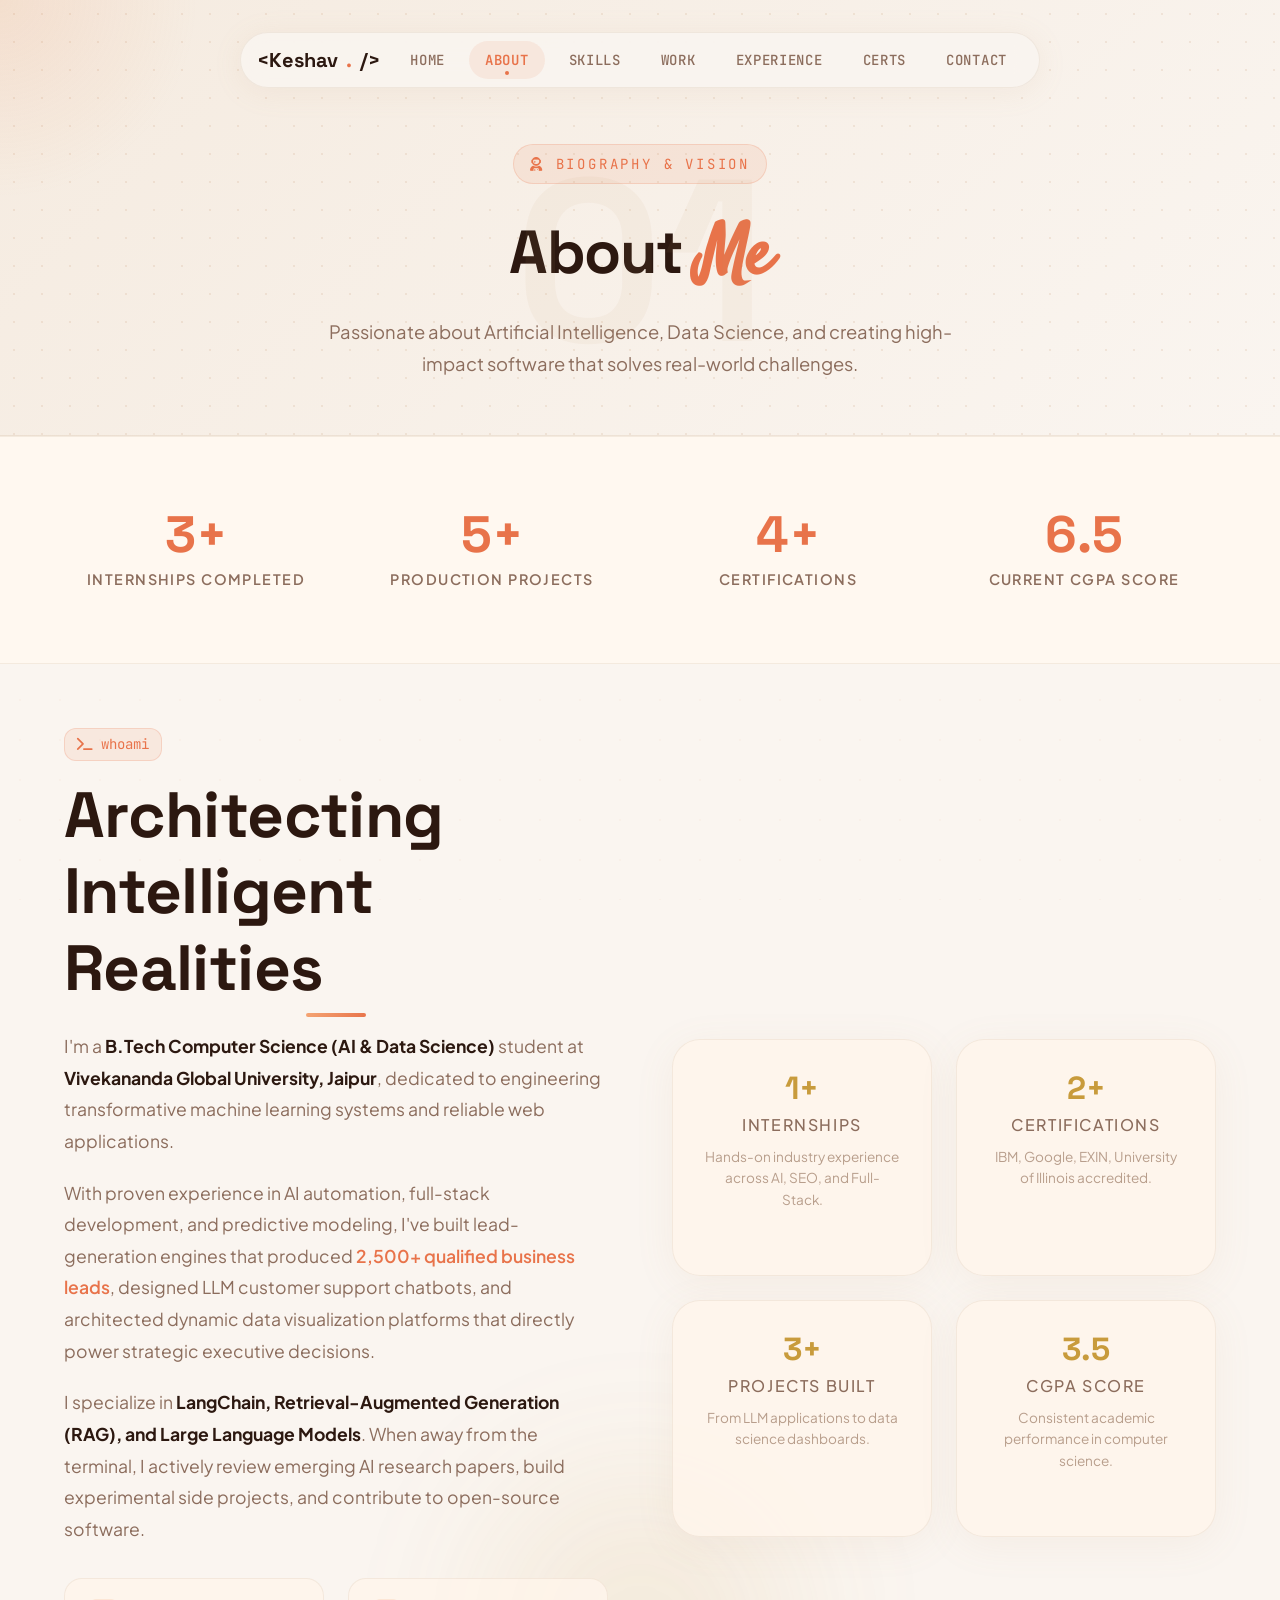
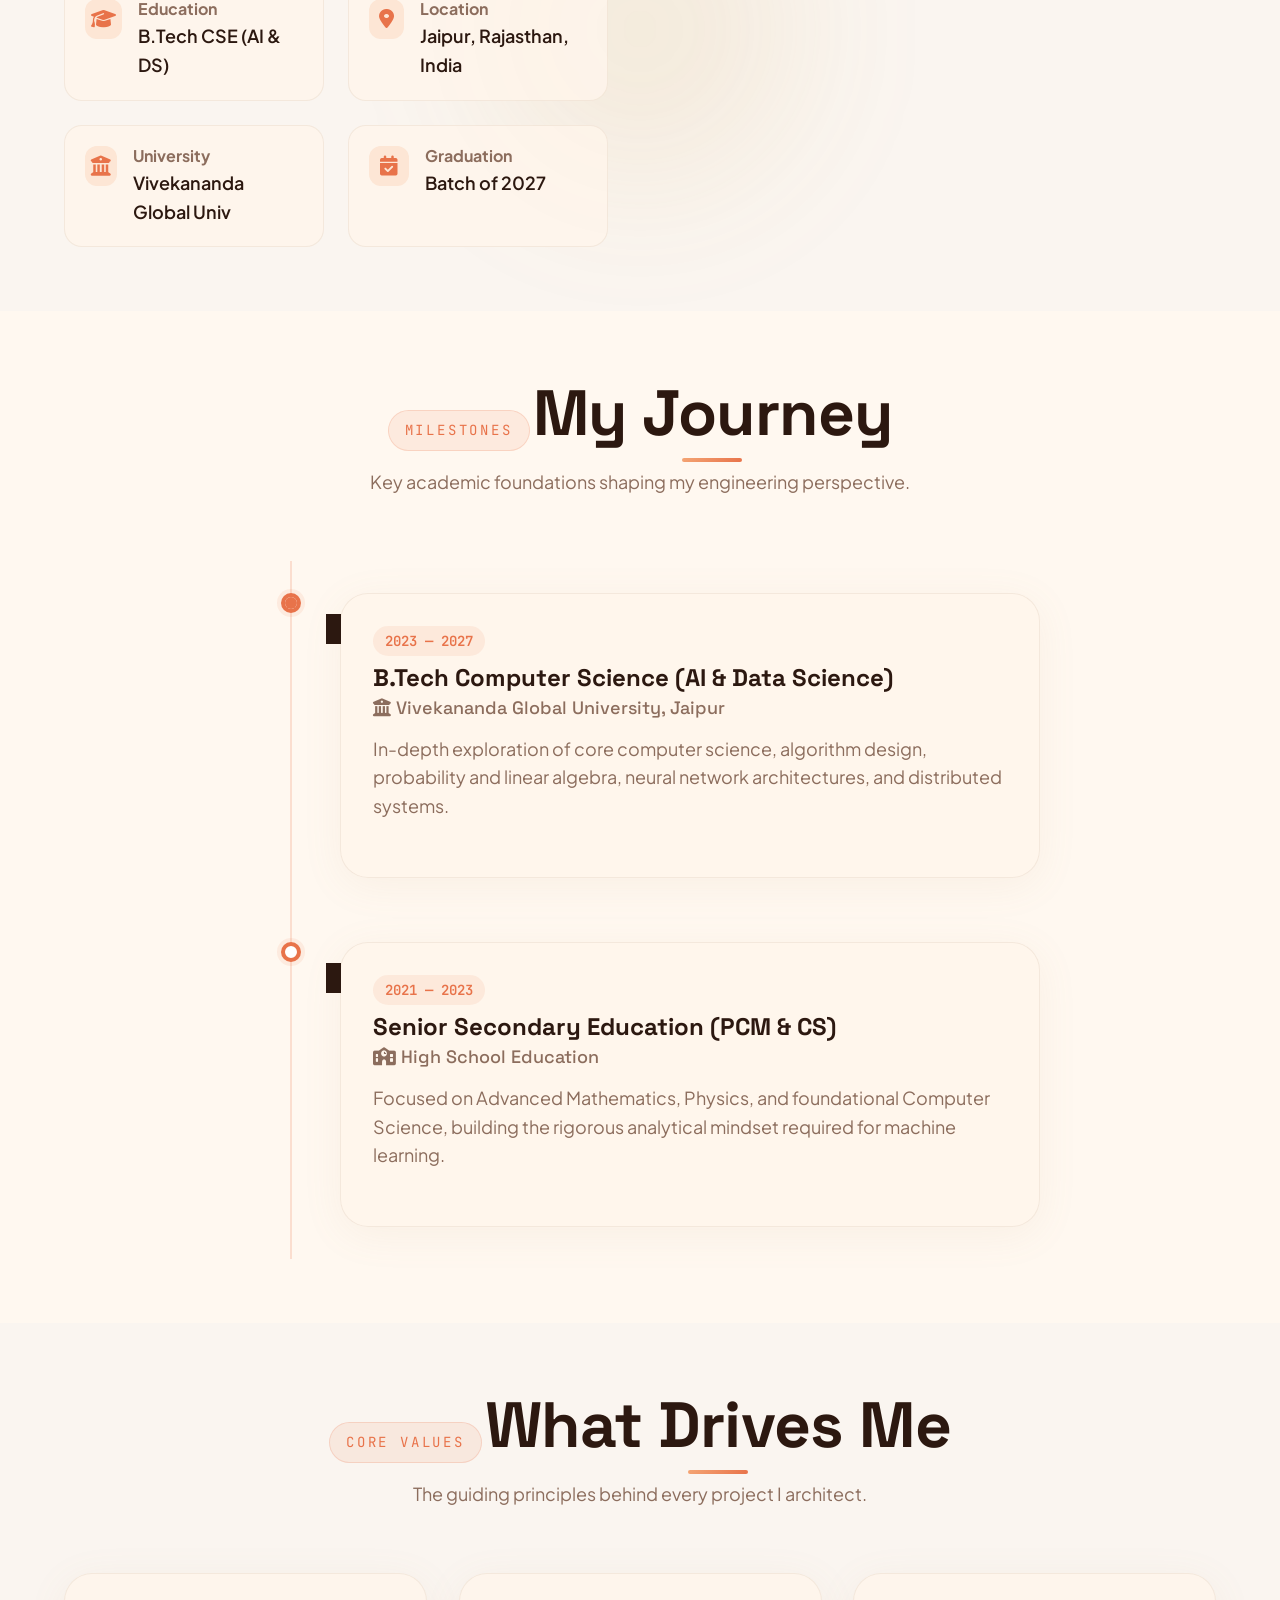
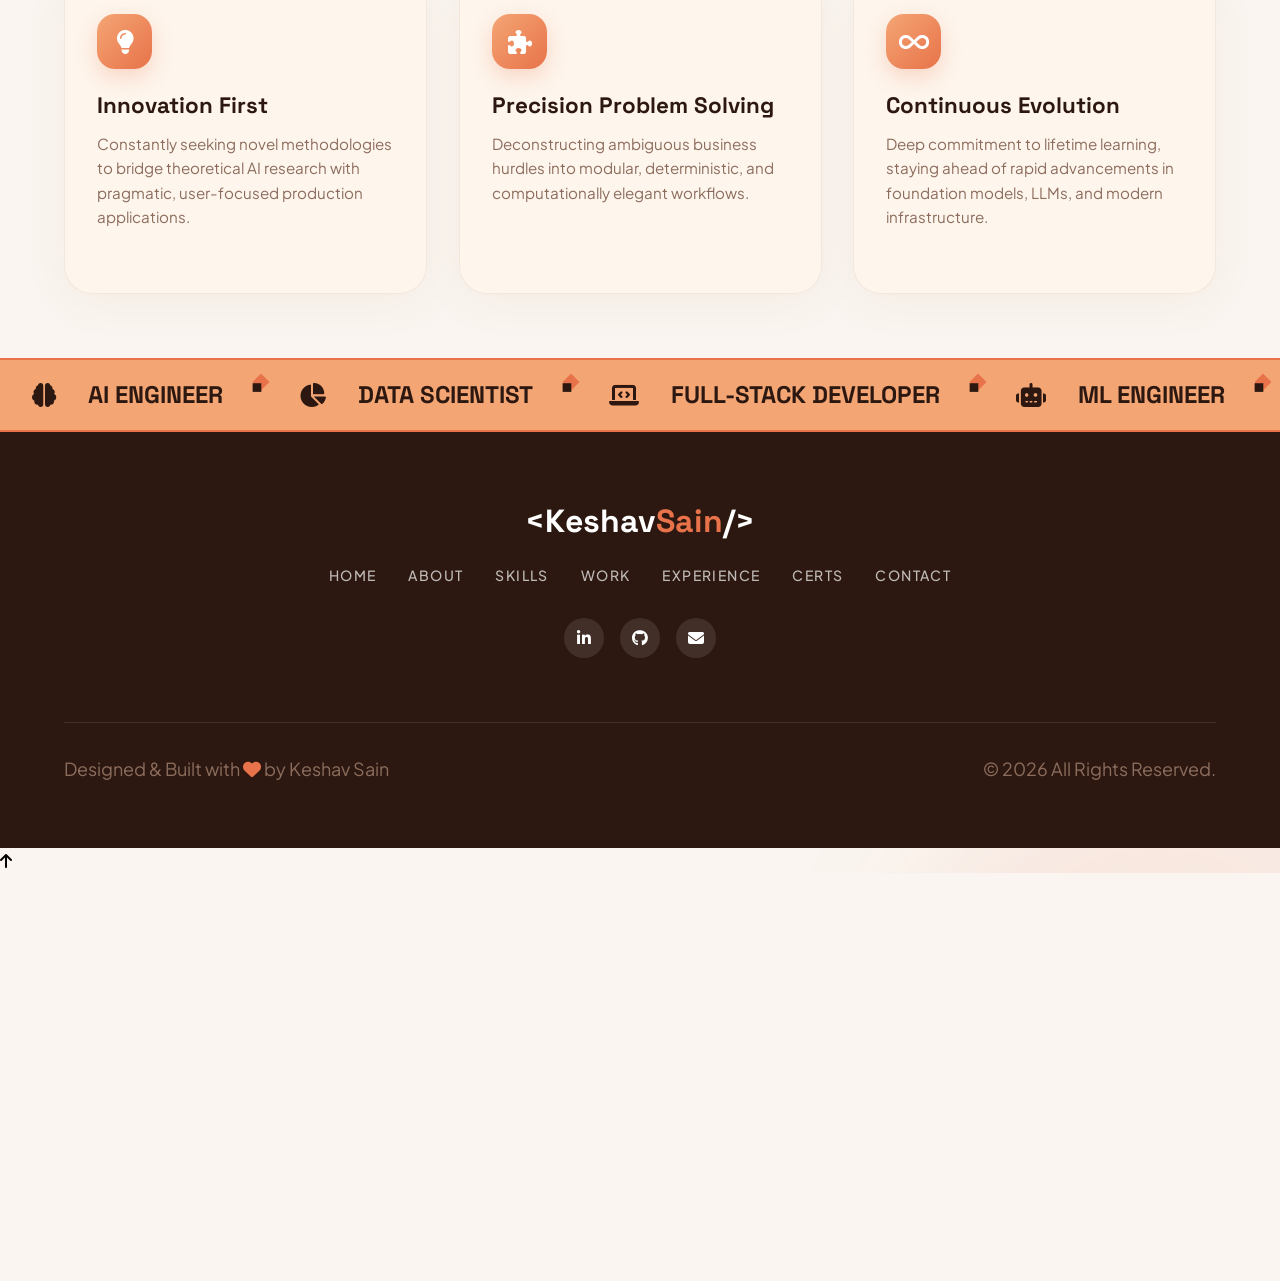
==== commit 5d49d295: "feat(ui-ux): implement 3D multi-layer physics engine, touch ergonomics, interactive tech orbit, and " ====
--- a/about.html
+++ b/about.html
@@ -165,36 +165,36 @@
 
                 <!-- Right: Stats & Highlights -->
                 <div class="about-stats reveal">
-                    <div class="stat-card">
-                        <div class="stat-num">
+                    <div class="stat-card tilt-card" data-tilt>
+                        <div class="stat-num layer-front">
                             <span class="stat-number" data-target="4" data-suffix="+">0</span>
                         </div>
-                        <div class="stat-text">Internships</div>
-                        <p style="color: var(--text-light); font-size: 0.85rem; margin-top: 0.5rem;">Hands-on industry experience across AI, SEO, and Full-Stack.</p>
-                    </div>
-
-                    <div class="stat-card">
-                        <div class="stat-num">
+                        <div class="stat-text layer-mid">Internships</div>
+                        <p class="layer-base" style="color: var(--text-light); font-size: 0.85rem; margin-top: 0.5rem;">Hands-on industry experience across AI, SEO, and Full-Stack.</p>
+                    </div>
+
+                    <div class="stat-card tilt-card" data-tilt>
+                        <div class="stat-num layer-front">
                             <span class="stat-number" data-target="6" data-suffix="+">0</span>
                         </div>
-                        <div class="stat-text">Certifications</div>
-                        <p style="color: var(--text-light); font-size: 0.85rem; margin-top: 0.5rem;">IBM, Google, EXIN, University of Illinois accredited.</p>
-                    </div>
-
-                    <div class="stat-card">
-                        <div class="stat-num">
+                        <div class="stat-text layer-mid">Certifications</div>
+                        <p class="layer-base" style="color: var(--text-light); font-size: 0.85rem; margin-top: 0.5rem;">IBM, Google, EXIN, University of Illinois accredited.</p>
+                    </div>
+
+                    <div class="stat-card tilt-card" data-tilt>
+                        <div class="stat-num layer-front">
                             <span class="stat-number" data-target="7" data-suffix="+">0</span>
                         </div>
-                        <div class="stat-text">Projects Built</div>
-                        <p style="color: var(--text-light); font-size: 0.85rem; margin-top: 0.5rem;">From LLM applications to data science dashboards.</p>
-                    </div>
-
-                    <div class="stat-card">
-                        <div class="stat-num">
+                        <div class="stat-text layer-mid">Projects Built</div>
+                        <p class="layer-base" style="color: var(--text-light); font-size: 0.85rem; margin-top: 0.5rem;">From LLM applications to data science dashboards.</p>
+                    </div>
+
+                    <div class="stat-card tilt-card" data-tilt>
+                        <div class="stat-num layer-front">
                             <span class="stat-number" data-target="8.0" data-suffix="" data-decimal="true">0</span>
                         </div>
-                        <div class="stat-text">CGPA Score</div>
-                        <p style="color: var(--text-light); font-size: 0.85rem; margin-top: 0.5rem;">Consistent academic performance in computer science.</p>
+                        <div class="stat-text layer-mid">CGPA Score</div>
+                        <p class="layer-base" style="color: var(--text-light); font-size: 0.85rem; margin-top: 0.5rem;">Consistent academic performance in computer science.</p>
                     </div>
                 </div>
             </div>
@@ -250,22 +250,22 @@
             </div>
 
             <div class="highlights-grid">
-                <div class="highlight-card reveal">
-                    <div class="highlight-icon"><i class="fas fa-lightbulb"></i></div>
-                    <h3>Innovation First</h3>
-                    <p>Constantly seeking novel methodologies to bridge theoretical AI research with pragmatic, user-focused production applications.</p>
-                </div>
-
-                <div class="highlight-card reveal">
-                    <div class="highlight-icon"><i class="fas fa-puzzle-piece"></i></div>
-                    <h3>Precision Problem Solving</h3>
-                    <p>Deconstructing ambiguous business hurdles into modular, deterministic, and computationally elegant workflows.</p>
-                </div>
-
-                <div class="highlight-card reveal">
-                    <div class="highlight-icon"><i class="fas fa-infinity"></i></div>
-                    <h3>Continuous Evolution</h3>
-                    <p>Deep commitment to lifetime learning, staying ahead of rapid advancements in foundation models, LLMs, and modern infrastructure.</p>
+                <div class="highlight-card reveal tilt-card" data-tilt>
+                    <div class="highlight-icon layer-float"><i class="fas fa-lightbulb"></i></div>
+                    <h3 class="layer-front">Innovation First</h3>
+                    <p class="layer-mid">Constantly seeking novel methodologies to bridge theoretical AI research with pragmatic, user-focused production applications.</p>
+                </div>
+
+                <div class="highlight-card reveal tilt-card" data-tilt>
+                    <div class="highlight-icon layer-float"><i class="fas fa-puzzle-piece"></i></div>
+                    <h3 class="layer-front">Precision Problem Solving</h3>
+                    <p class="layer-mid">Deconstructing ambiguous business hurdles into modular, deterministic, and computationally elegant workflows.</p>
+                </div>
+
+                <div class="highlight-card reveal tilt-card" data-tilt>
+                    <div class="highlight-icon layer-float"><i class="fas fa-infinity"></i></div>
+                    <h3 class="layer-front">Continuous Evolution</h3>
+                    <p class="layer-mid">Deep commitment to lifetime learning, staying ahead of rapid advancements in foundation models, LLMs, and modern infrastructure.</p>
                 </div>
             </div>
         </div>
--- a/style.css
+++ b/style.css
@@ -761,32 +761,182 @@
 /* Character Stage (Right side) */
 .luxury-hero-right {
   position: relative;
-  height: 600px;
   display: flex;
   align-items: center;
   justify-content: center;
+  width: 100%;
   animation: fadeIn 1.5s ease-out 0.5s backwards;
 }
 
 .seamless-character-stage {
   width: 100%;
+  max-width: 640px;
+  aspect-ratio: 16 / 9;
+  position: relative;
+  border-radius: var(--radius-xl);
+  overflow: visible;
+  background: radial-gradient(circle at center, rgba(238, 12, 6, 0.15) 0%, rgba(244, 165, 116, 0.08) 50%, transparent 80%);
+  box-shadow: 0 25px 60px -15px rgba(232, 115, 74, 0.25), 0 0 0 1px rgba(232, 115, 74, 0.15);
+}
+
+.canvas-frame-wrap {
+  width: 100%;
   height: 100%;
-  position: relative;
   border-radius: var(--radius-xl);
   overflow: hidden;
-  background: rgba(255, 245, 235, 0.3);
-  backdrop-filter: blur(5px);
-  -webkit-backdrop-filter: blur(5px);
-  border: var(--glass-border);
-  box-shadow: inset 0 0 50px rgba(255, 255, 255, 0.5), var(--shadow-card);
+  position: relative;
+  border: 1px solid rgba(200, 155, 120, 0.3);
+  box-shadow: inset 0 0 30px rgba(0, 0, 0, 0.1);
 }
 
 .seamless-character-stage canvas {
   width: 100% !important;
   height: 100% !important;
+  aspect-ratio: 16 / 9;
+  display: block;
   outline: none;
-  /* Background color should be set by JS or left transparent to blend */
-  background: transparent;
+  background: #000;
+  transition: opacity 0.5s ease;
+}
+
+/* Neural Character HUD Badges */
+.character-hud-top {
+  position: absolute;
+  top: 1rem;
+  right: 1rem;
+  z-index: 10;
+  background: rgba(44, 24, 16, 0.82);
+  backdrop-filter: blur(10px);
+  -webkit-backdrop-filter: blur(10px);
+  color: #fff;
+  font-family: var(--font-mono);
+  font-size: 0.72rem;
+  padding: 0.35rem 0.85rem;
+  border-radius: var(--radius-full);
+  border: 1px solid rgba(255, 255, 255, 0.22);
+  letter-spacing: 0.05em;
+  pointer-events: none;
+  display: flex;
+  align-items: center;
+  gap: 0.5rem;
+  box-shadow: 0 4px 15px rgba(0, 0, 0, 0.25);
+  transition: var(--transition);
+}
+
+.hud-status-dot {
+  display: inline-block;
+  width: 7px;
+  height: 7px;
+  border-radius: 50%;
+  background: #00d26a;
+  box-shadow: 0 0 8px #00d26a;
+  animation: pulseDot 2s infinite;
+}
+
+.character-hud-bottom {
+  position: absolute;
+  bottom: 0.85rem;
+  left: 0.85rem;
+  z-index: 10;
+  background: rgba(44, 24, 16, 0.78);
+  backdrop-filter: blur(10px);
+  -webkit-backdrop-filter: blur(10px);
+  color: rgba(255, 255, 255, 0.9);
+  font-family: var(--font-mono);
+  font-size: 0.68rem;
+  padding: 0.32rem 0.8rem;
+  border-radius: var(--radius-full);
+  border: 1px solid rgba(255, 255, 255, 0.16);
+  letter-spacing: 0.04em;
+  pointer-events: none;
+  display: flex;
+  align-items: center;
+  gap: 0.5rem;
+  box-shadow: 0 4px 15px rgba(0, 0, 0, 0.25);
+}
+
+
+/* Floating Tech Badges (Positioned around Character Flanks) */
+.floating-badge {
+  position: absolute;
+  z-index: 10;
+  display: flex;
+  align-items: center;
+  gap: 0.6rem;
+  padding: 0.6rem 1.1rem;
+  background: rgba(255, 250, 245, 0.9);
+  backdrop-filter: blur(12px);
+  -webkit-backdrop-filter: blur(12px);
+  border: 1px solid rgba(232, 115, 74, 0.25);
+  border-radius: var(--radius-full);
+  box-shadow: 0 10px 25px rgba(200, 155, 120, 0.18), 0 2px 6px rgba(0,0,0,0.04);
+  font-family: var(--font-heading);
+  font-size: 0.85rem;
+  font-weight: 600;
+  color: var(--text-primary);
+  pointer-events: auto;
+  transition: transform 0.3s cubic-bezier(0.2, 0.8, 0.2, 1), box-shadow 0.3s ease;
+  user-select: none;
+}
+
+.floating-badge:hover {
+  transform: scale(1.1) translateY(-4px) !important;
+  box-shadow: 0 15px 35px rgba(232, 115, 74, 0.3);
+  border-color: var(--accent-coral);
+}
+
+.floating-badge i {
+  font-size: 1.15rem;
+}
+
+/* Left Flank Badges */
+.badge-top-left {
+  top: 8%;
+  left: -5%;
+  animation: floatSlow 6s ease-in-out infinite alternate;
+}
+
+.badge-mid-left {
+  top: 48%;
+  left: -10%;
+  animation: floatSlow 7s ease-in-out infinite alternate -2s;
+}
+
+.badge-bottom-left {
+  bottom: 8%;
+  left: -4%;
+  animation: floatSlow 5.5s ease-in-out infinite alternate -3.5s;
+}
+
+/* Right Flank Badges */
+.badge-top-right {
+  top: 8%;
+  right: -5%;
+  animation: floatSlow 6.5s ease-in-out infinite alternate -1s;
+}
+
+.badge-mid-right {
+  top: 48%;
+  right: -10%;
+  animation: floatSlow 5.8s ease-in-out infinite alternate -3s;
+}
+
+.badge-bottom-right {
+  bottom: 8%;
+  right: -4%;
+  animation: floatSlow 7.2s ease-in-out infinite alternate -1.5s;
+}
+
+@keyframes floatSlow {
+  0% { transform: translateY(0px) rotate(0deg); }
+  50% { transform: translateY(-8px) rotate(1deg); }
+  100% { transform: translateY(6px) rotate(-1deg); }
+}
+
+@media (max-width: 1024px) {
+  .floating-badge {
+    display: none; /* Hide on smaller screens to prevent crowding */
+  }
 }
 
 .scroll-indicator {
@@ -1267,9 +1417,8 @@
 }
 
 .project-card:hover {
-  transform: translateY(-10px) rotateX(2deg) rotateY(-2deg);
   box-shadow: var(--shadow-hover);
-  border-color: rgba(232, 115, 74, 0.2);
+  border-color: rgba(232, 115, 74, 0.35);
 }
 
 .project-card:hover .project-card-glow {
@@ -2441,3 +2590,295 @@
   }
 }
 
+/* Project Modal */
+.project-modal {
+  position: fixed;
+  top: 0;
+  left: 0;
+  width: 100%;
+  height: 100%;
+  background: rgba(44, 24, 16, 0.6);
+  backdrop-filter: blur(8px);
+  -webkit-backdrop-filter: blur(8px);
+  z-index: var(--z-modal);
+  display: flex;
+  align-items: center;
+  justify-content: center;
+  padding: 1.5rem;
+  opacity: 0;
+  visibility: hidden;
+  transition: var(--transition);
+}
+
+.project-modal.active {
+  opacity: 1;
+  visibility: visible;
+}
+
+.project-modal-dialog {
+  background: var(--bg-base);
+  border: var(--glass-border);
+  border-radius: var(--radius-xl);
+  padding: 3rem;
+  max-width: 650px;
+  width: 100%;
+  box-shadow: 0 25px 70px rgba(44, 24, 16, 0.35);
+  position: relative;
+  transform: translateY(30px) scale(0.96);
+  transition: var(--transition-bounce);
+}
+
+.project-modal.active .project-modal-dialog {
+  transform: translateY(0) scale(1);
+}
+
+.modal-close {
+  position: absolute;
+  top: 1.5rem;
+  right: 1.5rem;
+  width: 40px;
+  height: 40px;
+  border-radius: 50%;
+  background: var(--bg-card);
+  border: var(--glass-border);
+  font-size: 1.5rem;
+  line-height: 1;
+  color: var(--text-primary);
+  display: flex;
+  align-items: center;
+  justify-content: center;
+  cursor: pointer;
+  transition: var(--transition-fast);
+}
+
+.modal-close:hover {
+  background: var(--accent-coral);
+  color: #fff;
+  transform: rotate(90deg);
+}
+
+@media (max-width: 600px) {
+  .project-modal-dialog {
+    padding: 2rem 1.5rem;
+  }
+}
+
+/* ========================================================
+   23. ADVANCED 3D MULTI-LAYER & TOUCH INTERACTION FRAMEWORK
+   ======================================================== */
+
+/* Perspective Staging Containers */
+.perspective-container,
+.projects-grid,
+.about-stats,
+.cert-grid,
+.contact-grid,
+.skills-container,
+.timeline {
+  perspective: 1200px;
+}
+
+/* 3D Multi-Layer Card Foundation */
+[data-tilt],
+.tilt-card,
+.project-card,
+.stat-card,
+.cert-card,
+.contact-card,
+.featured-project {
+  position: relative;
+  transform-style: preserve-3d;
+  touch-action: pan-y; /* Non-blocking native vertical touch scrolling */
+  will-change: transform, box-shadow;
+  backface-visibility: hidden;
+  -webkit-backface-visibility: hidden;
+}
+
+/* Multi-Tier Depth Layers within 3D Elements */
+.layer-deep {
+  transform: translateZ(-20px);
+  transform-style: preserve-3d;
+  transition: transform 0.4s cubic-bezier(0.2, 0.8, 0.2, 1);
+}
+
+.layer-base {
+  transform: translateZ(0px);
+  transform-style: preserve-3d;
+}
+
+.layer-mid {
+  transform: translateZ(22px);
+  transform-style: preserve-3d;
+  transition: transform 0.4s cubic-bezier(0.2, 0.8, 0.2, 1);
+}
+
+.layer-front {
+  transform: translateZ(40px);
+  transform-style: preserve-3d;
+  transition: transform 0.4s cubic-bezier(0.2, 0.8, 0.2, 1);
+}
+
+.layer-float {
+  transform: translateZ(60px);
+  transform-style: preserve-3d;
+  transition: transform 0.4s cubic-bezier(0.2, 0.8, 0.2, 1);
+}
+
+/* Dynamic Specular Sheen (Holographic Light Pass) */
+.card-specular-highlight {
+  position: absolute;
+  top: 0;
+  left: 0;
+  width: 100%;
+  height: 100%;
+  border-radius: inherit;
+  background: radial-gradient(circle 380px at var(--mouse-x, 50%) var(--mouse-y, 50%),
+    rgba(255, 255, 255, 0.5) 0%,
+    rgba(244, 165, 116, 0.2) 35%,
+    transparent 70%);
+  pointer-events: none;
+  opacity: 0;
+  transition: opacity 0.35s ease;
+  mix-blend-mode: overlay;
+  z-index: 10;
+}
+
+[data-tilt]:hover .card-specular-highlight,
+.tilt-card:hover .card-specular-highlight,
+.project-card:hover .card-specular-highlight,
+.stat-card:hover .card-specular-highlight,
+.cert-card:hover .card-specular-highlight,
+.touch-active .card-specular-highlight {
+  opacity: 1;
+}
+
+/* 3D Holographic Foil Effect for Certifications & Publications */
+.holographic-foil {
+  background: linear-gradient(135deg,
+    rgba(232, 115, 74, 0.08) 0%,
+    rgba(200, 155, 60, 0.16) 25%,
+    rgba(143, 166, 140, 0.16) 50%,
+    rgba(212, 117, 109, 0.16) 75%,
+    rgba(244, 165, 116, 0.08) 100%);
+  background-size: 250% 250%;
+  animation: holoSheen 10s ease infinite;
+}
+
+@keyframes holoSheen {
+  0% { background-position: 0% 50%; }
+  50% { background-position: 100% 50%; }
+  100% { background-position: 0% 50%; }
+}
+
+/* Magnetic Buttons with Spring Physics */
+.btn-magnetic {
+  display: inline-flex;
+  align-items: center;
+  gap: 0.75rem;
+  transition: transform 0.25s cubic-bezier(0.2, 0.8, 0.2, 1), box-shadow 0.25s ease;
+  will-change: transform;
+}
+
+.btn-magnetic:active,
+.btn-warm-filled:active,
+.btn-warm-outlined:active {
+  transform: scale(0.96) translateZ(-4px) !important;
+}
+
+/* Tactile Haptic Ripple Wave */
+.haptic-ripple-container {
+  position: relative;
+  overflow: hidden;
+}
+
+.haptic-ripple {
+  position: absolute;
+  border-radius: 50%;
+  background: radial-gradient(circle, rgba(232, 115, 74, 0.35) 0%, transparent 70%);
+  transform: scale(0);
+  animation: rippleExpand 0.55s ease-out forwards;
+  pointer-events: none;
+  z-index: 15;
+}
+
+@keyframes rippleExpand {
+  to {
+    transform: scale(4);
+    opacity: 0;
+  }
+}
+
+/* Interactive 3D Tech Orbit Canvas & Radar (Skills Page) */
+.tech-orbit-wrap {
+  width: 100%;
+  aspect-ratio: 1 / 1;
+  max-width: 480px;
+  margin: 0 auto;
+  position: relative;
+  border-radius: 50%;
+  display: flex;
+  align-items: center;
+  justify-content: center;
+  background: radial-gradient(circle, rgba(244, 165, 116, 0.12) 0%, rgba(250, 245, 240, 0) 70%);
+  box-shadow: inset 0 0 50px rgba(232, 115, 74, 0.08);
+}
+
+.tech-orbit-canvas {
+  width: 100%;
+  height: 100%;
+  border-radius: 50%;
+  cursor: grab;
+  touch-action: none;
+}
+
+.tech-orbit-canvas:active {
+  cursor: grabbing;
+}
+
+.orbit-center-core {
+  position: absolute;
+  top: 50%;
+  left: 50%;
+  transform: translate(-50%, -50%);
+  width: 90px;
+  height: 90px;
+  border-radius: 50%;
+  background: var(--gradient-warm);
+  display: flex;
+  flex-direction: column;
+  align-items: center;
+  justify-content: center;
+  color: #fff;
+  font-family: var(--font-heading);
+  font-size: 0.75rem;
+  font-weight: 700;
+  text-align: center;
+  box-shadow: 0 0 35px rgba(232, 115, 74, 0.5), inset 0 0 15px rgba(255, 255, 255, 0.4);
+  pointer-events: none;
+  z-index: 5;
+}
+
+.orbit-center-core i {
+  font-size: 1.5rem;
+  margin-bottom: 0.25rem;
+}
+
+/* Reduced Motion Safety */
+@media (prefers-reduced-motion: reduce) {
+  [data-tilt],
+  .tilt-card,
+  .project-card,
+  .stat-card,
+  .cert-card,
+  .contact-card {
+    transform: none !important;
+    transition: none !important;
+  }
+  .card-specular-highlight,
+  .holographic-foil {
+    animation: none !important;
+  }
+}
+
+
+
